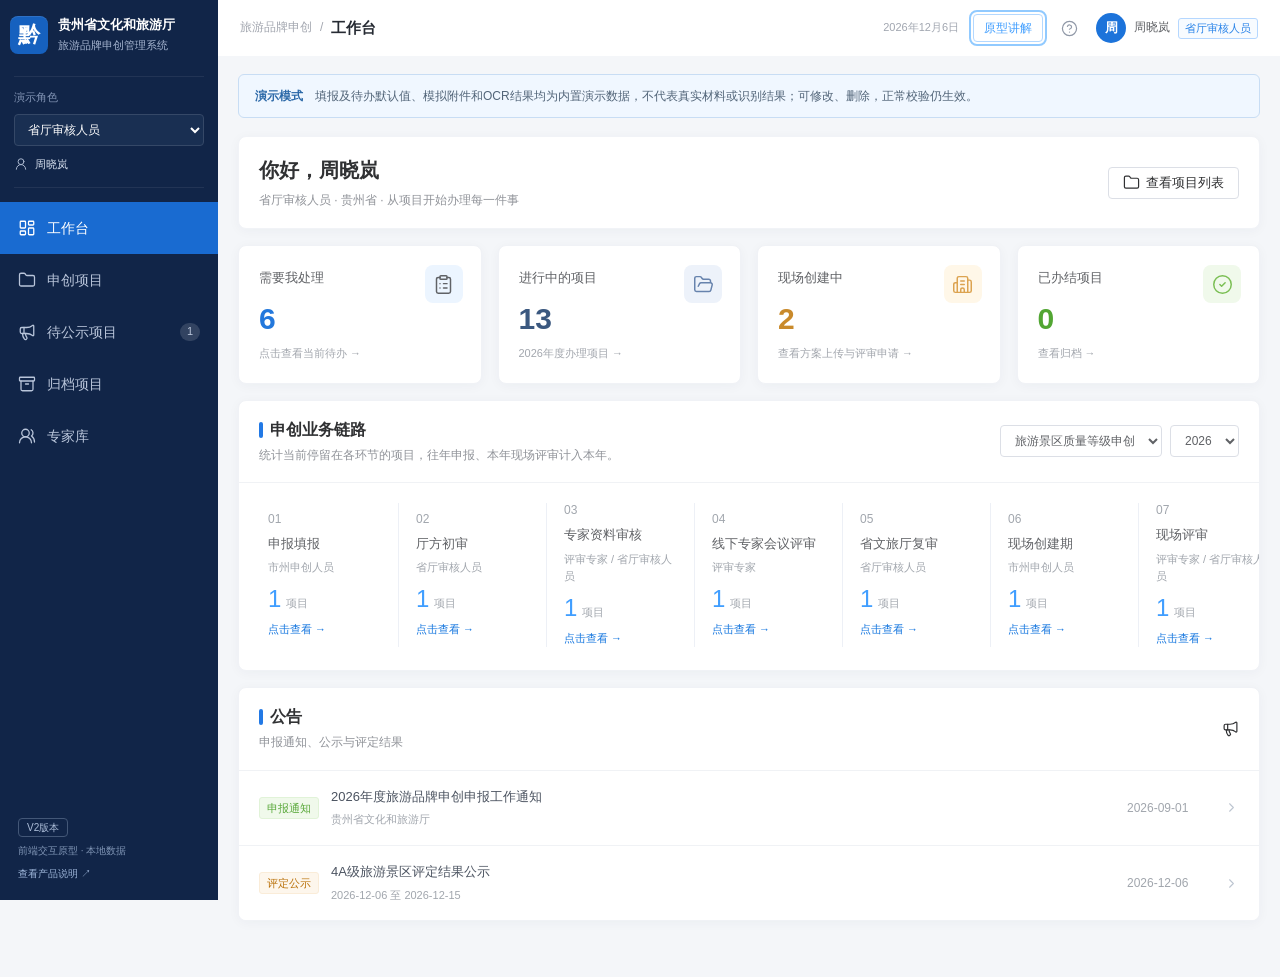
==== index.html @ af4bc09c "Publish current V2 prototype" ====
<!doctype html>
<html lang="zh-CN">
<head>
  <meta charset="UTF-8">
  <meta name="viewport" content="width=device-width,initial-scale=1">
  <title>旅游品牌申创 · V2版本</title>
  <link rel="stylesheet" href="styles.css">
  <link rel="stylesheet" href="guide.css">
  <link rel="stylesheet" href="admin-theme.css">
  <link rel="stylesheet" href="demo.css">
  <link rel="stylesheet" href="resources.css">
  <link rel="stylesheet" href="review-layout.css">
  <link rel="stylesheet" href="registration.css">
  <link rel="stylesheet" href="validation.css">
</head>
<body>
  <a class="skip" href="#main">跳到正文</a>
  <aside class="sidebar">
    <a class="brand" href="#home"><span class="brand-logo">黔</span><span><strong>贵州省文化和旅游厅</strong><small>旅游品牌申创管理系统</small></span></a>
    <div class="identity"><label for="role">演示角色</label><select id="role"><option value="hall">省厅审核人员</option><option value="city">市州申创人员</option><option value="expert">评审专家</option><option value="admin">系统管理员</option></select><div id="identity"></div></div>
    <nav id="nav" aria-label="主导航"></nav>
    <div class="sidebar-end"><span class="version">V2版本</span><p>前端交互原型 · 本地数据</p><a href="docs/PRD.html" target="_blank" rel="noopener">查看产品说明 ↗</a></div>
  </aside>
  <div class="workspace"><header class="topbar"><div id="breadcrumb">工作台</div><div class="topbar-right"><span id="today"></span><button class="btn small guide-toggle" id="guideToggle" aria-pressed="false" aria-controls="prototypeGuide">原型讲解</button><button class="icon-btn" data-action="help" aria-label="查看版本说明"><i data-lucide="circle-help"></i></button><div class="topbar-user"><span class="avatar" id="avatar">周</span><span id="topbarName">周晓岚</span><span id="topbarRole" class="topbar-role">省厅审核人员</span></div></div></header><main id="main" tabindex="-1"></main></div>
  <div id="overlay" class="overlay" hidden><section class="modal" role="dialog" aria-modal="true" aria-labelledby="modalTitle"><header><div><small id="modalSubtitle"></small><h2 id="modalTitle"></h2></div><button class="icon-btn" data-action="close-modal" aria-label="关闭弹窗"><i data-lucide="x"></i></button></header><div id="modalBody" class="modal-body"></div><footer id="modalFooter"></footer></section></div>
  <div id="assistant" hidden></div><button class="assistant-trigger" id="assistantTrigger" data-action="assistant" hidden><i data-lucide="messages-square"></i><span>智能助手</span></button>
  <div id="toasts" aria-live="polite"></div>
  <aside id="prototypeGuide" class="prototype-guide" aria-label="产品交互节点说明" hidden>
    <header class="guide-header"><div><small>V2 · PRODUCT NOTES</small><h2>原型交互说明</h2></div><button id="guideClose" class="guide-close" aria-label="退出原型讲解">×</button></header>
    <div class="guide-context"><span id="guideContext"></span><p>左侧正常操作，右侧同步说明。OCR已开放演示识别与核对回填；默认值和模拟附件仅供演示。AI检索及智能助手仍置灰。</p></div>
    <div class="guide-tools"><label><input type="checkbox" id="guideMarkers" checked>显示编号</label><a href="docs/PRD.html" target="_blank" rel="noopener">完整 PRD ↗</a></div>
    <div class="guide-scroll" id="guideScroll"><div id="guideDetail" hidden></div><div id="guideCards"></div></div>
    <footer class="guide-footer"><span id="guideCount"></span><button id="guideExit">退出讲解，继续操作</button></footer>
  </aside>
  <div id="guideMarkerLayer" class="guide-marker-layer" aria-hidden="true" hidden></div>
  <script src="vendor/lucide.min.js"></script>
  <script src="data.js"></script><script src="scenic-service-rules.js"></script><script src="summer-rules.js"></script><script src="vendor/qrcode.js"></script><script src="vendor/qrcode_UTF8.js"></script><script src="demo.js"></script><script src="resource-catalog.js"></script><script src="resources.js"></script><script src="workflow-ui.js"></script><script src="validation.js"></script><script src="app.js"></script><script src="interaction-spec.js"></script><script src="guide.js"></script>
</body>
</html>
---- styles.css ----
@charset "UTF-8";
:root{--ink:#223b42;--muted:#728187;--brand:#17665c;--dark:#183e3a;--line:#dfe6e5;--bg:#f4f6f5;--amber:#9c641d;--red:#b74538;--radius:10px}
*{box-sizing:border-box}body{margin:0;background:var(--bg);color:var(--ink);font:14px/1.65 "Microsoft YaHei","PingFang SC",sans-serif}button,input,select,textarea{font:inherit;color:inherit}button,a,label,input,select,textarea{-webkit-tap-highlight-color:transparent}button{cursor:pointer}button:disabled{cursor:not-allowed;opacity:.5}a{color:var(--brand);text-decoration:none}button:focus-visible,a:focus-visible,input:focus-visible,select:focus-visible,textarea:focus-visible{outline:3px solid #a9d4cb;outline-offset:2px}h1,h2,h3,h4,p{margin:0}h1{font-size:27px;font-weight:650;letter-spacing:.5px}h2{font-size:19px;font-weight:650}h3{font-size:16px;font-weight:650}h4{font-size:14px}small{font-size:12px}.muted,.helper{color:var(--muted)}.helper{font-size:12px;margin-top:7px}.icon{width:18px;height:18px;stroke-width:1.7;flex-shrink:0}strong{font-weight:600}[hidden]{display:none!important}.skip{position:absolute;top:-50px}.skip:focus{top:5px;z-index:99;background:white;padding:10px}
.sidebar{position:fixed;inset:0 auto 0 0;width:230px;display:flex;flex-direction:column;background:var(--dark);color:#d1e1dd;z-index:10;padding:30px 20px 20px}.brand{display:flex;gap:12px;align-items:center;color:#fff;margin-bottom:36px}.brand-logo{width:39px;height:43px;background:#e9f2ed;border-radius:5px;color:#1b544b;display:grid;place-items:center;font:26px "STKaiti","KaiTi",serif}.brand strong{display:block;font-size:18px;letter-spacing:1px}.brand small{color:#a8c9c0}.identity{border-top:1px solid #ffffff18;border-bottom:1px solid #ffffff18;padding:20px 0;margin-bottom:20px}.identity>label{display:block;font-size:11px;letter-spacing:2px;margin-bottom:8px;color:#92b4a9}.identity select{background:#ffffff0b;border:1px solid #ffffff30;color:white;width:100%;padding:9px;border-radius:5px}.identity option{color:var(--ink);background:white}.person{display:flex;gap:8px;align-items:center;margin-top:15px;font-size:12px;color:#abcbc0}.person strong{color:#eaf3f0}.expert-switch{margin-top:8px;font-size:12px!important}nav{display:grid;gap:6px}.nav-btn{display:flex;align-items:center;gap:12px;border:0;border-radius:6px;padding:12px 13px;text-align:left;background:transparent;color:inherit}.nav-btn .count{margin-left:auto;font-size:11px;background:#ffffff18;padding:0 7px;border-radius:10px}.nav-btn.active{color:white;background:#ffffff16;box-shadow:inset 3px 0 #a5d8b8}.nav-btn:hover{background:#ffffff0c}.sidebar-end{margin-top:auto;font-size:11px;color:#89b0a3;padding-top:28px}.sidebar-end p{margin:7px 0}.sidebar-end a{color:#b3d6c6}.version{border:1px solid #ffffff40;padding:3px 8px;border-radius:4px;color:#d3eee3;letter-spacing:1px}.workspace{margin-left:230px;min-height:100vh}.topbar{height:75px;padding:0 40px;display:flex;justify-content:space-between;align-items:center;background:#fff;border-bottom:1px solid var(--line)}#breadcrumb{font-size:13px;color:var(--muted);display:flex;gap:10px;align-items:center}#breadcrumb strong{color:var(--ink)}.topbar-right{display:flex;align-items:center;gap:18px;color:var(--muted);font-size:12px}.avatar{width:32px;height:32px;display:grid;place-items:center;border-radius:50%;background:#e3eeea;color:var(--brand);font-weight:600}.icon-btn{background:none;border:0;padding:6px;display:inline-flex;align-items:center;justify-content:center;border-radius:5px}.icon-btn:hover{background:#eef3f1}#main{padding:34px 40px 70px;max-width:1720px;margin:auto;outline:none}.page-head{display:flex;align-items:flex-end;justify-content:space-between;gap:20px;margin-bottom:26px}.eyebrow{font-size:11px;color:var(--brand);letter-spacing:2px;display:block;margin-bottom:7px}.page-head p{color:var(--muted);margin-top:6px;font-size:13px}.actions{display:flex;gap:10px;align-items:center;flex-wrap:wrap}.btn{display:inline-flex;align-items:center;justify-content:center;gap:7px;background:white;border:1px solid #cedbd6;padding:9px 16px;border-radius:6px;white-space:nowrap;font-size:13px;line-height:1.7}.btn:hover{background:#f3f7f5}.btn.primary{color:white;background:var(--brand);border-color:var(--brand)}.btn.primary:hover{background:#11554c}.btn.danger{color:var(--red);border-color:#e7c6c1}.btn.small{padding:5px 10px;font-size:12px}.text-btn{background:none;border:0;padding:4px 0;color:var(--brand);font-size:13px;display:inline-flex;gap:5px;align-items:center}.text-btn.danger{color:var(--red)}.back{margin-bottom:20px;font-size:12px}.panel{background:#fff;border:1px solid var(--line);border-radius:var(--radius);overflow:hidden}.panel-head{display:flex;align-items:center;justify-content:space-between;gap:12px;padding:20px 24px;border-bottom:1px solid var(--line)}.panel-head p{color:var(--muted);font-size:12px;margin-top:3px}.panel-body{padding:24px}.stack{display:grid;gap:20px}.two-col{display:grid;grid-template-columns:minmax(0,1.45fr) minmax(300px,1fr);gap:24px}.stats{display:grid;grid-template-columns:repeat(4,1fr);gap:17px;margin-bottom:24px}.stat{background:white;padding:21px 24px;border:1px solid var(--line);border-radius:8px}.stat strong{font:34px/1.25 Georgia,serif;display:block;margin:9px 0 5px}.stat:first-child{background:#e7f0eb;border-color:#c6d9cf}.stat p,.stat span{font-size:12px;color:var(--muted)}.badge{display:inline-flex;align-items:center;gap:5px;font-size:11px;background:#edf3f1;color:#536e64;padding:3px 9px;border-radius:4px;white-space:nowrap}.badge.amber{background:#fbf0df;color:var(--amber)}.badge.red{background:#fbece8;color:var(--red)}.badge.green{background:#e7f3ed;color:#246a50}.badge.gray{background:#f0f2f3;color:#7f8b90}.alert{border:1px solid #e3d1b3;background:#fff9ed;color:#815d28;padding:14px 18px;border-radius:6px;margin:16px 0;font-size:13px;display:flex;gap:12px;align-items:flex-start}.alert.green{background:#edf7f1;color:#30644c;border-color:#c4dfcd}.alert.gray{background:#f4f6f6;color:#607578;border-color:var(--line)}.alert p{margin-top:3px;font-size:12px}.empty{text-align:center;padding:42px 20px;color:var(--muted);font-size:13px}.empty .icon{width:28px;height:28px;margin-bottom:10px}.table-wrap{overflow-x:auto}table{border-collapse:collapse;width:100%;text-align:left;white-space:nowrap}th{font-size:11px;letter-spacing:.4px;font-weight:500;background:#f7f9f8;color:var(--muted);padding:12px 20px;border-bottom:1px solid var(--line)}td{padding:17px 20px;border-bottom:1px solid #edf0ef;font-size:12px}tr:last-child td{border-bottom:0}td strong{display:block;font-size:13px}td small{display:block;color:var(--muted);margin-top:4px}.project-table tr:hover td{background:#fafcfb}.project-table td:first-child{white-space:normal;min-width:230px}.filters{padding:18px 22px;display:flex;gap:12px;align-items:center;flex-wrap:wrap;border-bottom:1px solid var(--line)}.search{position:relative;display:flex;align-items:center;gap:8px;min-width:250px;flex:1;border:1px solid #d6dfdc;border-radius:6px;padding:0 10px}.search input{border:0;padding:9px 0;width:100%;outline:none;background:none}.search .icon{color:#91a49d}.filters select{padding:8px 12px;border:1px solid #d6dfdc;border-radius:6px;background:white;font-size:12px}.categories{display:flex;gap:8px;flex-wrap:wrap;margin-bottom:20px}.chip{border:1px solid var(--line);border-radius:5px;background:#fff;padding:7px 14px;font-size:12px}.chip.active{background:#e8f1ec;color:var(--brand);border-color:#a3c6b5}.category-grid{display:grid;grid-template-columns:repeat(3,1fr);gap:20px}.category-card{background:white;border:1px solid var(--line);border-radius:9px;text-align:left;padding:28px;min-height:220px;display:flex;flex-direction:column;gap:12px}.category-card:hover:not(:disabled){border-color:var(--brand);box-shadow:0 4px 18px #163e3512;transform:translateY(-2px)}.category-card .category-icon{background:#edf3ef;color:var(--brand);width:48px;height:48px;display:grid;place-items:center;border-radius:9px;margin-bottom:5px}.category-card strong{font-size:17px}.category-card p{font-size:12px;color:var(--muted)}.category-card>span:last-child{margin-top:auto;font-size:12px;color:var(--brand)}.category-card:disabled{background:#eef1f0;opacity:.6}.pipeline{display:flex;overflow-x:auto;gap:0;scrollbar-width:thin;padding:23px 14px 25px;overscroll-behavior:contain}.pipe-step{flex:1 0 155px;padding:0 18px;border-right:1px solid var(--line);position:relative}.pipe-step:last-child{border-right:0}.pipe-step span{display:block;font:12px Georgia,serif;color:#90a19a;margin-bottom:9px}.pipe-step strong{font-size:13px;display:block}.pipe-step small{display:block;color:var(--muted);margin-top:5px}.pipe-step b{font:24px Georgia,serif;margin-top:9px;display:block;color:var(--brand)}.pipe-step.future{opacity:.4}.pipe-step.current{color:var(--brand)}.pipe-step.current span{color:var(--brand)}.pipe-step.current:after{content:"";height:3px;background:var(--brand);position:absolute;bottom:-25px;left:18px;right:18px}.project-head{background:#fff;border:1px solid var(--line);border-radius:10px;overflow:hidden;margin-bottom:24px}.project-title{padding:25px 28px;display:flex;justify-content:space-between;align-items:center;gap:20px}.project-title h1{font-size:23px}.project-meta{color:var(--muted);font-size:12px;margin-top:8px;display:flex;gap:15px;flex-wrap:wrap}.project-head .pipeline{border-top:1px solid var(--line);padding-top:17px;padding-bottom:20px}.project-head .pipe-step{flex-basis:145px}.tabs{display:flex;gap:30px;border-bottom:1px solid var(--line);margin-bottom:22px}.tab{padding:10px 0 14px;border:0;border-bottom:2px solid transparent;background:none;color:var(--muted);font-size:14px}.tab.active{color:var(--brand);border-color:var(--brand);font-weight:600}.task-heading{display:flex;justify-content:space-between;align-items:flex-start;margin-bottom:22px;gap:20px}.task-heading h2{font-size:20px}.task-heading p{font-size:13px;color:var(--muted);margin-top:5px}.task-card{background:white;border:1px solid var(--line);border-radius:9px;padding:28px}.task-card+.task-card{margin-top:20px}.task-card .footer{margin-top:24px;display:flex;justify-content:flex-end;gap:10px;border-top:1px solid var(--line);padding-top:22px}.task-card h3+p{margin-top:8px}.material-layout{display:grid;grid-template-columns:minmax(0,1fr) 330px;gap:24px;align-items:start}.sticky{position:sticky;top:20px}.section-nav{display:flex;gap:8px;overflow:auto;margin-bottom:20px}.section-nav .btn.active{background:#e8f1ec;color:var(--brand);border-color:#adcbbd}.form-section{padding:22px 0;border-bottom:1px solid var(--line)}.form-section:first-child{padding-top:0}.form-section:last-child{border-bottom:0}.form-section>h3{margin-bottom:16px}.form-section>p{margin:-8px 0 16px;font-size:12px}.form-grid{display:grid;grid-template-columns:repeat(2,minmax(0,1fr));gap:17px}.field{display:flex;flex-direction:column;gap:7px;min-width:0}.field label,.field>span{font-size:12px;color:#60726b}.field.full{grid-column:1/-1}.field input,.field select,.field textarea,input.input,select.select,textarea.textarea{width:100%;border:1px solid #d5dedb;border-radius:5px;padding:9px 11px;background:#fff;min-width:0;font-size:13px}.field textarea{resize:vertical;min-height:96px}.field input:disabled,.field select:disabled,.field textarea:disabled{opacity:1;color:#60736b;background:#f6f8f7;border-color:#e5ebe8}.choice-grid,.radio-group{display:flex;gap:10px;flex-wrap:wrap;margin-bottom:8px}.choice-grid label,.radio-card{display:flex;gap:7px;align-items:center;border:1px solid #dce5e0;padding:9px 12px;border-radius:5px;cursor:pointer;background:#fff;font-size:12px}.choice-grid label:has(input:checked),.radio-card:has(input:checked){border-color:var(--brand);background:#ecf5ef}.choice-grid input,.radio-card input{width:14px;height:14px;accent-color:var(--brand)}.radio-group{flex-direction:column}.radio-card{font-size:13px}.radio-card span{display:block}.radio-card small{display:block;color:var(--muted);font-size:11px}.form-footer{position:sticky;bottom:0;background:#fffffff7;border:1px solid var(--line);padding:15px 22px;display:flex;justify-content:space-between;gap:10px;border-radius:8px;margin-top:20px;backdrop-filter:blur(10px)}.steps{display:flex;gap:8px;align-items:center;margin-bottom:25px}.step-btn{background:#fff;border:1px solid var(--line);border-radius:5px;padding:9px 15px;font-size:12px;display:flex;gap:8px;align-items:center}.step-btn.active{border-color:var(--brand);color:var(--brand);background:#e8f1ec}.step-btn b{font:16px Georgia,serif}.form-progress{font-size:12px;color:var(--muted)}.attach-group{padding:20px 0;border-bottom:1px solid var(--line)}.attach-group:last-child{border:0}.attach-head{display:flex;justify-content:space-between;align-items:flex-start;gap:18px}.attach-head strong{font-size:13px;display:block}.attach-head small{display:block;color:var(--muted);margin-top:4px}.files{margin-top:12px;display:grid;gap:8px}.file-row{display:flex;align-items:center;gap:12px;padding:11px 12px;border:1px solid #e2e9e5;border-radius:5px;font-size:12px;background:#f8faf9}.file-row .actions{margin-left:auto}.file-row>span{overflow-wrap:anywhere}.file-row small{color:var(--muted);display:block}.file-empty{font-size:12px;color:#94a298;margin-top:9px}.upload-btn{display:inline-flex;gap:6px;align-items:center;border:1px dashed #bed1c7;background:#f7faf8;padding:8px 12px;border-radius:5px;font-size:12px;color:var(--brand);cursor:pointer}.upload-btn input[type=file]{display:none}.ocr-bar{background:#edf4ef;padding:17px 20px;border:1px solid #d4e5d9;border-radius:7px;display:flex;align-items:center;justify-content:space-between;gap:20px;margin-bottom:24px}.ocr-bar strong{font-size:14px}.ocr-bar p{font-size:12px;color:#6b8377;margin-top:3px}.summary-grid{display:grid;grid-template-columns:repeat(3,1fr);gap:14px;margin:20px 0}.summary-item{padding:20px;border:1px solid var(--line);border-radius:7px;background:#f9fbfa}.summary-item span{font-size:12px;color:var(--muted)}.summary-item strong{display:block;font:28px Georgia,serif;margin-top:7px}.score-toolbar{display:flex;gap:20px;align-items:center;justify-content:space-between;padding:18px 22px;background:white;border:1px solid var(--line);border-radius:8px;margin-bottom:20px;position:sticky;top:0;z-index:3}.score-total{font:28px Georgia,serif;color:var(--brand)}.score-total small{font:12px "Microsoft YaHei",sans-serif;color:var(--muted)}.score-layout{display:grid;grid-template-columns:210px minmax(0,1fr);gap:20px}.score-nav{align-self:start;position:sticky;top:96px;display:grid;gap:8px}.score-nav button{padding:12px 14px;text-align:left;border:1px solid var(--line);background:white;border-radius:6px;font-size:12px}.score-nav button.active{border-color:var(--brand);color:var(--brand);background:#eaf3ed}.score-nav small{color:var(--muted);display:block;font-size:11px;margin-top:3px}.question{padding:24px;background:white;border:1px solid var(--line);border-radius:9px;margin-bottom:16px}.question-head{display:flex;justify-content:space-between;gap:20px;align-items:flex-start;margin-bottom:14px}.question-head small{display:block;font-size:11px;color:var(--muted);margin-bottom:4px}.question-head h3{font-size:15px}.question>p{font-size:12px;color:#64766d;margin:12px 0}.question .options{display:grid;gap:8px}.option{display:flex;align-items:flex-start;gap:10px;border:1px solid #e0e7e3;padding:10px 13px;border-radius:5px;font-size:12px;cursor:pointer}.option input{accent-color:var(--brand);margin-top:4px}.option:has(input:checked){background:#edf6f0;border-color:#89b59e}.option b{font-weight:500;margin-left:auto;color:var(--brand);white-space:nowrap;min-width:34px;text-align:right}.question-actions{display:flex;gap:14px;margin-top:14px;padding-top:13px;border-top:1px dashed var(--line)}.question-actions button{font-size:12px}.question .score-note{margin-top:15px;display:grid;grid-template-columns:1fr 1fr;gap:12px}.question .score-note textarea{min-height:55px;resize:vertical}.required-item{display:flex;gap:20px;justify-content:space-between;padding:16px 0;border-bottom:1px solid var(--line)}.required-item>p{font-size:13px;flex:1}.required-item .choice-grid{flex-shrink:0;margin:0}.history-item{border-bottom:1px solid var(--line);padding:17px 0}.history-item summary{cursor:pointer;display:flex;justify-content:space-between;gap:20px;font-size:13px}.history-item summary small{font-size:11px;color:var(--muted)}.history-content{margin:15px 0 0 16px;padding-left:20px;border-left:2px solid #d5e4db;font-size:13px}.history-content>p{margin-bottom:9px}.history-content .internal{background:#fff7e9;border:1px solid #edd6b1;padding:10px;margin-top:10px;font-size:12px}.announcement{display:flex;gap:16px;align-items:center;border:0;border-bottom:1px solid var(--line);padding:19px 24px;background:white;width:100%;text-align:left;cursor:pointer}.announcement:hover{background:#fafcfb}.announcement:last-child{border-bottom:0}.announcement>div{flex:1;min-width:0}.announcement strong{font-size:13px;display:block}.announcement small{color:var(--muted);margin-top:4px;display:block}.announcement .notice-date{flex:0 0 76px;font:13px Georgia,serif;color:var(--muted)}.notice-paper{max-width:760px;margin:auto;padding:12px 30px 24px;color:#24393a}.notice-paper h2{text-align:center;font:25px/1.6 "STSong","SimSun",serif;margin:10px 0 28px}.notice-paper p{margin:18px 0;line-height:2.2}.notice-paper .sign{text-align:right;margin-top:40px}.check-line{display:flex;gap:9px;align-items:center;font-size:13px;margin:10px 0}.check-line input{accent-color:var(--brand)}.overlay{position:fixed;inset:0;background:#122f2e66;z-index:30;display:flex;align-items:center;justify-content:center;padding:25px;backdrop-filter:blur(3px)}.modal{background:white;border-radius:12px;width:min(710px,95vw);max-height:90vh;display:flex;flex-direction:column;box-shadow:0 20px 80px #0e30243b}.modal.wide{width:min(1150px,95vw)}.modal>header{display:flex;justify-content:space-between;align-items:center;padding:21px 26px;border-bottom:1px solid var(--line);flex-shrink:0}.modal>header small{color:var(--muted);font-size:11px}.modal>header h2{margin-top:2px}.modal-body{padding:25px 27px;overflow-y:auto;min-height:0}.modal>footer{display:flex;justify-content:flex-end;gap:10px;padding:16px 26px;border-top:1px solid var(--line);flex-shrink:0}.modal>footer:empty{display:none}.modal iframe{border:1px solid var(--line);width:100%;height:57vh}.preview-image{display:block;max-width:100%;max-height:55vh;margin:auto}.evidence-hit{border:1px solid var(--line);border-radius:6px;padding:16px;margin-top:12px}.evidence-hit small{color:var(--brand);display:block;margin-bottom:6px}.evidence-hit p{font-size:13px;white-space:pre-wrap}.assignment-tools{display:flex;gap:10px;margin-bottom:20px;align-items:center;flex-wrap:wrap}.assignment-tools input,.assignment-tools select{padding:8px 10px;border:1px solid var(--line);border-radius:5px;width:150px}.expert-candidate{display:flex;gap:12px;padding:13px 0;border-bottom:1px solid var(--line);align-items:center}.expert-candidate>div{flex:1}.expert-candidate strong{font-size:13px}.expert-candidate small{display:block;color:var(--muted);font-size:11px}.expert-candidate input{accent-color:var(--brand)}.expert-candidate.unavailable{opacity:.5}.mobile-sign canvas{border:1px solid var(--line);width:100%;height:220px;touch-action:none;background:#fff}.signature-preview{height:80px;max-width:250px;object-fit:contain;border:1px solid var(--line);margin-top:10px}.assistant-trigger{position:fixed;bottom:24px;right:28px;display:flex;gap:9px;align-items:center;background:var(--dark);color:white;border:0;border-radius:28px;padding:14px 21px;box-shadow:0 5px 20px #183e3a22;font-size:13px;z-index:20}#assistant{position:fixed;bottom:88px;right:28px;width:370px;max-height:65vh;overflow:auto;background:white;border:1px solid var(--line);border-radius:12px;box-shadow:0 8px 40px #163e3526;z-index:20}#assistant>header{padding:18px 20px;display:flex;align-items:center;justify-content:space-between;background:#edf4ef;border-bottom:1px solid var(--line)}#assistant .body{padding:20px}#assistant .categories{margin:0;padding:12px 16px;border-bottom:1px solid var(--line)}#assistant textarea{width:100%;padding:10px;border:1px solid var(--line);border-radius:5px;resize:vertical;margin:12px 0}#assistant .answer{font-size:13px;background:#f4f7f5;padding:14px;border-radius:6px;white-space:pre-wrap}#toasts{position:fixed;top:90px;right:30px;z-index:60;display:grid;gap:10px}.toast{background:#183e3a;color:white;padding:13px 22px;border-radius:8px;font-size:13px;box-shadow:0 5px 20px #0002;max-width:400px}.upload-description{width:100%;margin-top:8px;padding:7px;border:1px solid var(--line);border-radius:5px}.metric-list{display:flex;gap:35px;margin:17px 0;color:var(--muted);font-size:12px}.metric-list strong{display:block;color:var(--ink);font-size:16px}.summer-score-head{display:flex;gap:20px;justify-content:space-between;align-items:center;margin-bottom:10px}.summer-score-head input{width:80px}.summer-subitems{display:grid;gap:8px}.summer-subitems>div{display:flex;gap:15px;align-items:center;font-size:12px}.summer-subitems input{width:90px;margin-left:auto}.summer-condition{display:flex;gap:15px;padding:12px 0;border-bottom:1px solid var(--line);font-size:12px}.summer-condition select{width:120px;flex-shrink:0}.summer-condition p{flex:1}.summer-evaluation-card{margin:20px 0;padding:18px;border:1px solid var(--line);border-radius:6px}.summer-threshold{font-size:12px;padding:15px;background:#edf5ef;border-radius:5px;margin-bottom:18px}.summer-threshold strong{display:block}.data-table .input{min-width:80px}.declaration-check{display:flex;align-items:center;gap:10px;font-size:12px;padding:15px 0}.source-box{padding:15px;background:#f5f8f6;margin-top:15px;font-size:12px}.sort-note{padding:10px 22px;border-top:1px solid var(--line);color:var(--muted);font-size:11px}.publicity-actions{display:flex;justify-content:space-between;align-items:center;padding:17px 22px;border-top:1px solid var(--line);background:#fafcfb}
.pipe-step.stopped{background:#fcf0ec;color:#9c3e28;border-color:#ecd1c8}
.phase-deferred,.phase-deferred:disabled{background:#f0f2f3!important;color:#8a9499!important;border-color:#dce1e3!important;box-shadow:none!important;cursor:not-allowed!important;opacity:1!important;filter:grayscale(1)}
.phase-label{font-size:10px;line-height:1.6;white-space:nowrap;font-weight:400;margin-left:5px}
.ocr-bar:has(.phase-deferred){background:#f1f3f4;border-color:#dce1e3;color:#839095}.ocr-bar:has(.phase-deferred) p{color:#839095}
.annual-records{margin-top:24px}.history-item summary strong .badge{font-weight:400;margin-left:7px}.history-item summary small{text-align:right}
@media(min-width:1600px){#main{padding:40px 55px 70px}.topbar{padding:0 55px}.project-table td{padding:20px 24px}.stats{gap:24px}.panel-head{padding:22px 26px}}
@media(max-width:1100px){.sidebar{width:195px;padding:25px 15px}.workspace{margin-left:195px}.topbar{padding:0 24px}#main{padding:28px 24px 70px}.material-layout{grid-template-columns:1fr}.sticky{position:static}.category-grid{grid-template-columns:repeat(2,1fr)}.two-col{grid-template-columns:1fr}.score-layout{grid-template-columns:160px 1fr}.stats{gap:10px}.stat{padding:17px}.steps{flex-wrap:wrap}}
@media(max-width:760px){.sidebar{position:static;width:100%;padding:15px 20px;gap:10px}.brand{margin:0}.identity{display:flex;gap:12px;align-items:center;margin:0;padding:10px 0;border:0}.identity>label,.identity .person{display:none}.identity select{width:auto}.identity .expert-switch{margin:0}.sidebar-end{display:none}nav{display:flex;overflow:auto;gap:3px}nav .nav-btn{padding:8px;white-space:nowrap;font-size:12px}nav .count{display:none}.workspace{margin:0}.topbar{height:55px;padding:0 20px}.topbar-right #today{display:none}#main{padding:25px 16px 90px}.page-head{align-items:flex-start}h1{font-size:23px}.stats{grid-template-columns:repeat(2,1fr)}.stat strong{font-size:28px}.category-grid{grid-template-columns:1fr}.form-grid{grid-template-columns:1fr}.form-grid .full{grid-column:auto}.project-title{padding:20px;align-items:flex-start}.project-title h1{font-size:20px}.score-layout{grid-template-columns:1fr}.score-nav{position:static;display:flex;overflow:auto}.score-nav button{flex-shrink:0;width:160px}.score-toolbar{position:static;flex-wrap:wrap}.panel-body,.task-card{padding:20px}.filters{padding:15px}.question{padding:18px}.question .score-note{grid-template-columns:1fr}.summary-grid{grid-template-columns:1fr}.required-item{flex-direction:column;gap:10px}.overlay{padding:10px}.modal{max-height:95vh}.modal-body{padding:20px}.modal>header,.modal>footer{padding:15px 20px}.assistant-trigger{right:15px;bottom:15px}#assistant{right:15px;width:calc(100vw - 30px)}.notice-paper{padding:0 5px}.notice-paper h2{font-size:20px}.announcement .notice-date{display:none}.file-row{flex-wrap:wrap}.file-row .actions{margin-left:0}.btn{padding:8px 12px}.project-meta{gap:8px}.steps{gap:5px}.step-btn{padding:8px}.form-footer{padding:12px}.tabs{gap:25px}.filters .search{min-width:100%}}
---- guide.css ----
@charset "UTF-8";
:root{--guide-width:390px}
.guide-toggle{border-color:#a1bdb3;color:#175c50;background:#f3f8f5;white-space:nowrap}
.guide-toggle[aria-pressed=true]{background:#183e3a;color:white;border-color:#183e3a}
.prototype-guide{position:fixed;right:0;top:0;bottom:0;width:var(--guide-width);z-index:150;background:#f0f2ef;border-left:1px solid #cdd7d1;display:flex;flex-direction:column;box-shadow:-5px 0 22px #163c3510;color:#233e3b}
.guide-header{display:flex;align-items:center;justify-content:space-between;padding:23px 25px 20px;background:#183e3a;color:#fff;flex-shrink:0}
.guide-header small{color:#b1cabb;font-size:10px;letter-spacing:2px}.guide-header h2{font-size:21px;margin-top:3px;letter-spacing:1px}
.guide-close{border:1px solid #ffffff48;border-radius:50%;color:white;background:transparent;width:32px;height:32px;font-size:23px;line-height:1}
.guide-context{padding:17px 24px 12px;border-bottom:1px solid #dbe1da;background:white}.guide-context>span{font-weight:600;font-size:13px}.guide-context p{font-size:12px;color:#6b7d75;margin-top:7px;line-height:1.65}
.guide-tools{display:flex;justify-content:space-between;align-items:center;font-size:12px;padding:11px 24px}.guide-tools label{display:flex;align-items:center;gap:6px;cursor:pointer}.guide-tools input{accent-color:#17665c}
.guide-scroll{overflow:auto;flex:1;padding:0 16px 20px;scroll-behavior:smooth}.guide-card{background:#fff;border:1px solid #dce3dc;border-radius:8px;padding:16px 17px;margin-bottom:10px;transition:border-color .12s,box-shadow .12s;scroll-margin:12px}
.guide-card.is-active{border-color:#b3872e;box-shadow:inset 3px 0 #d9a42e}.guide-card-title{display:flex;align-items:flex-start;gap:10px}.guide-number{display:inline-grid;place-items:center;flex-shrink:0;background:#e9b733;color:#3b321a;width:25px;height:25px;border-radius:50%;font:600 13px/1 Georgia,serif}
.guide-card h3{font-size:15px;line-height:1.55}.guide-code{font-size:10px;color:#7d8a82;letter-spacing:.6px}.guide-status{font-size:10px;padding:1px 5px;border:1px solid #e5c789;color:#8b671e;border-radius:3px;margin-left:5px;white-space:nowrap}.guide-card p{margin-top:10px;font-size:12px;line-height:1.8}.guide-card dl{margin:10px 0 0;font-size:12px;line-height:1.75}.guide-card dt{color:#7e8a82;font-size:11px;margin-top:8px}.guide-card dd{margin:0}.guide-card details{margin-top:10px;font-size:12px}.guide-card summary{cursor:pointer;color:#667b6b}.guide-locate{margin-top:12px;display:block;border:0;background:#eef4ef;color:#28604c;border-radius:4px;padding:5px 11px;font-size:12px}.guide-footer{border-top:1px solid #d6ded7;background:white;padding:12px 20px;display:flex;justify-content:space-between;align-items:center;font-size:11px;color:#78867a;flex-shrink:0}.guide-footer button{background:none;border:0;color:#17665c;font-size:12px}.guide-detail-card{border-color:#74a38b;background:#f7fbf7}.guide-detail-card ul{font-size:12px;padding-left:18px;margin:10px 0}.guide-detail-card li+li{margin-top:5px}.guide-section{font-size:11px;letter-spacing:1px;color:#788679;padding:10px 4px}.guide-marker-layer{position:fixed;inset:0 var(--guide-width) 0 0;pointer-events:none;z-index:140;overflow:hidden}.guide-marker{position:absolute;min-width:21px;height:21px;padding:0 4px;display:grid;place-items:center;border-radius:50%;background:#e4b330;color:#342c1b;border:2px solid #fff;box-shadow:0 1px 4px #5f4c3430;font:600 10px/1 Georgia,serif;transform:translate(-35%,-40%)}.guide-marker.active{background:#c17b24;color:white}.guide-outline{position:absolute;border:2px solid #c79225;background:#f4c3480a;border-radius:5px;box-shadow:0 0 0 3px #f8c54225}
.guide-mode .workspace{margin-right:var(--guide-width)}.guide-mode .topbar{padding-left:24px;padding-right:24px}.guide-mode .topbar-right{gap:12px}.guide-mode #main{padding-left:24px;padding-right:24px}.guide-mode .overlay{right:var(--guide-width);padding:20px}.guide-mode .assistant-trigger{right:calc(var(--guide-width) + 24px)}.guide-mode #assistant{right:calc(var(--guide-width) + 24px);max-width:calc(100vw - var(--guide-width) - 50px)}.guide-mode #toasts{right:calc(var(--guide-width) + 24px)}.guide-mode .material-layout{grid-template-columns:minmax(0,1fr)}.guide-mode .material-layout>.sticky{position:static}.guide-mode .stats{grid-template-columns:repeat(2,1fr)}.guide-mode .topbar #today{display:none}.guide-mode .score-layout{grid-template-columns:170px minmax(0,1fr)}.guide-mode .page-head{align-items:flex-start}.guide-mode .project-title{flex-wrap:wrap}.guide-mode .form-grid{grid-template-columns:repeat(2,minmax(0,1fr))}
@media(min-width:1700px){:root{--guide-width:430px}.guide-mode .material-layout{grid-template-columns:minmax(0,1fr) 320px}.guide-mode .stats{grid-template-columns:repeat(4,1fr)}}
@media(max-width:1150px) and (min-width:761px){:root{--guide-width:350px}.guide-mode .sidebar{width:190px;padding-left:14px;padding-right:14px}.guide-mode .brand strong{font-size:15px}.guide-mode .workspace{margin-left:190px}.guide-mode #main{padding:24px 16px 70px}.guide-mode .score-layout{grid-template-columns:minmax(0,1fr)}.guide-mode .score-nav{display:flex;position:static;overflow:auto}.guide-mode .score-nav button{flex-shrink:0;width:140px}.guide-mode .score-toolbar{position:static;flex-wrap:wrap}.guide-mode .form-grid{grid-template-columns:1fr}.guide-mode .category-grid{grid-template-columns:1fr}.guide-mode .page-head{flex-wrap:wrap}}
@media(max-width:760px){:root{--guide-width:0px}.prototype-guide{top:auto;height:44vh;width:100%;border-left:0;border-top:2px solid #183e3a}.guide-header{padding:10px 16px}.guide-header h2{font-size:16px}.guide-header small,.guide-context p{display:none}.guide-context{padding:7px 16px}.guide-tools{padding:7px 16px}.guide-scroll{padding:0 10px 12px}.guide-card{padding:12px}.guide-mode .workspace{margin-right:0;padding-bottom:44vh}.guide-mode .overlay{bottom:44vh;right:0;padding:8px}.guide-mode .modal{max-height:54vh}.guide-mode .guide-marker-layer{bottom:44vh;right:0}.guide-mode .assistant-trigger{right:16px;bottom:calc(44vh + 12px)}.guide-mode #assistant{bottom:calc(44vh + 60px);max-height:45vh}.guide-mode .score-layout{grid-template-columns:1fr}.guide-mode .form-grid{grid-template-columns:1fr}}
@media(prefers-reduced-motion:reduce){.guide-scroll{scroll-behavior:auto}.guide-card{transition:none}}
@media print{.prototype-guide,.guide-marker-layer,.guide-toggle{display:none!important}.guide-mode .workspace{margin-right:0}}
:root .guide-card.is-deferred{background:#f0f2f3;border-color:#dce1e3;color:#849097;box-shadow:none}.guide-card.is-deferred h3,.guide-card.is-deferred p,.guide-card.is-deferred dd,.guide-card.is-deferred dt,.guide-card.is-deferred .guide-code,.guide-card.is-deferred .guide-locate{color:#849097}.guide-card.is-deferred .guide-number,.guide-card.is-deferred .guide-status{background:#e0e5e7;color:#78868d}.guide-card.is-deferred .guide-locate{border-color:#d1d9dc;background:#f6f7f8}
---- admin-theme.css ----
@charset "UTF-8";
/* V2 · 政务管理界面。保留原业务结构，仅统一视觉与布局密度。 */
:root {
  --ink:#303133;
  --muted:#909399;
  --brand:#1677df;
  --dark:#112548;
  --line:#ebeef5;
  --bg:#f4f6f9;
  --amber:#b76a09;
  --red:#d94848;
  --radius:8px;
  --sidebar-width:218px;
  --surface-shadow:0 2px 12px rgb(30 49 78 / 4%);
}
body {font-family:"Microsoft YaHei","PingFang SC",sans-serif;line-height:1.6;color:var(--ink)}
h1 {font-size:20px;letter-spacing:0;font-weight:600}
h2 {font-size:16px;letter-spacing:0;font-weight:600}
h3 {font-size:14px;font-weight:600}
strong {font-weight:600}
a {color:var(--brand)}
button,a,input,select,textarea {transition:background-color .15s,border-color .15s,color .15s}
button:focus-visible,a:focus-visible,input:focus-visible,select:focus-visible,textarea:focus-visible {outline:2px solid #91caff;outline-offset:2px}
button:disabled {opacity:.5}
input[type="radio"],input[type="checkbox"] {accent-color:#409eff}
.icon {stroke-width:1.7;width:17px;height:17px}

/* 框架：深蓝全高导航、白色顶栏、浅灰工作区。 */
.sidebar {width:var(--sidebar-width);padding:14px 0 18px;background:var(--dark);color:#aebbd1}
.brand {padding:0 10px;gap:10px;margin:0 0 20px;min-height:42px}
.brand-logo {width:38px;height:38px;flex:0 0 38px;border-radius:8px;background:#1661bf;color:#fff;font:600 22px/1 "Microsoft YaHei",sans-serif;box-shadow:inset 0 1px 0 #ffffff1a}
.brand strong {font-size:13px;letter-spacing:0;white-space:nowrap;font-weight:600}
.brand small {font-size:11px;color:#a6b5d0;display:block;margin-top:1px}
.identity {margin:0 14px 14px;padding:12px 0 14px;border-color:#ffffff12}
.identity>label {font-size:11px;letter-spacing:0;color:#8395b5;margin-bottom:7px}
.identity select {height:32px;padding:4px 9px;background:#192f52;border-color:#354867;border-radius:4px;font-size:12px}
.identity select:focus-visible {outline-color:#409eff}
.person {margin-top:10px;color:#aab8cf;font-size:11px;gap:7px}
.person strong {color:#d6dfed;font-weight:400}
.person .icon {width:14px;height:14px}
.sidebar nav {gap:0}
.nav-btn {border-radius:0;min-height:52px;padding:14px 18px;gap:11px;font-size:14px;color:#b9c5da}
.nav-btn .icon {width:18px;height:18px}
.nav-btn:hover {background:#1b355a;color:#fff}
.nav-btn.active,.nav-btn.active:hover {background:#196bd1;box-shadow:none;color:#fff}
.nav-btn .count {background:#ffffff24;border-radius:10px;font-size:11px}
.sidebar-end {padding:25px 18px 0;color:#7f94b4;font-size:10px}
.sidebar-end a {color:#9eb6d9}
.version {color:#adbed9;border-color:#435777;font-size:10px;letter-spacing:0}
.workspace {margin-left:var(--sidebar-width);background:var(--bg);min-width:0}
.topbar {height:56px;padding:0 22px;border-bottom:0;gap:16px}
#breadcrumb {font-size:12px;gap:8px;color:#a2a6af;min-width:0;white-space:nowrap}
#breadcrumb strong {font-size:15px;color:#262b33;font-weight:600}
.topbar-right {gap:14px;font-size:12px;flex-shrink:0}
.topbar-right #today {font-size:11px;color:#a1a6b0}
.topbar-user {display:flex;align-items:center;gap:8px;color:#606266;white-space:nowrap}
.avatar {width:30px;height:30px;background:#1c73da;color:#fff;font-size:13px}
.topbar-role {border:1px solid #b5d7ff;border-radius:3px;padding:0 6px;font-size:11px;line-height:19px;color:#2983e8;background:#f7fbff}
.topbar .icon-btn {color:#9098a7;padding:4px}
.icon-btn:hover {background:#f0f5fc;color:var(--brand)}
#main {padding:18px 20px 56px;max-width:none;margin:0}
.page-head {background:#fff;border:1px solid #f1f3f7;border-radius:8px;box-shadow:var(--surface-shadow);padding:17px 20px;margin-bottom:16px;align-items:center;min-height:76px}
.page-head .eyebrow {display:none}
.page-head p {font-size:12px;color:#909399;margin-top:5px;line-height:1.65}
.eyebrow {font-size:11px;letter-spacing:0;color:#909399;margin-bottom:6px}
.actions {gap:8px}
.btn {border-color:#dcdfe6;border-radius:4px;padding:6px 14px;font-size:13px;min-height:32px;line-height:1.4;gap:6px;box-shadow:none}
.btn:hover {background:#ecf5ff;border-color:#b3d8ff;color:#409eff}
.btn.primary {background:#409eff;border-color:#409eff;color:white}
.btn.primary:hover:not(:disabled) {background:#2589ed;border-color:#2589ed;color:white}
.btn.danger {border-color:#f7c5c5;color:#e45151}
.btn.small {font-size:12px;padding:5px 10px;min-height:28px}
.text-btn {font-size:12px;color:#409eff;gap:5px}
.back {font-size:12px;margin-bottom:12px}
.panel,.task-card,.project-head,.question {border-color:#f0f2f6;border-radius:8px;box-shadow:var(--surface-shadow)}
.panel-head {padding:17px 20px;border-bottom:1px solid #f0f2f5;align-items:center}
.panel-head h2,.task-heading h2,.task-card>h2 {position:relative;padding-left:11px;line-height:1.5}
.panel-head h2::before,.task-heading h2::before,.task-card>h2::before {content:"";position:absolute;left:0;top:4px;width:4px;height:16px;background:#2279e5;border-radius:2px}
.panel-head p {font-size:12px;margin-top:4px}
.panel-body {padding:20px}
.stack {gap:16px}
.two-col {gap:16px}
.task-card {padding:20px}
.task-card+.task-card {margin-top:16px}
.task-heading {gap:14px;margin-bottom:18px;align-items:flex-start}
.task-heading h2 {font-size:16px}
.task-heading p {font-size:12px;line-height:1.7}
.task-card .footer {margin-top:20px;padding-top:18px;border-color:#ebeef5;gap:8px}
.task-card>.footer .primary:only-child {min-width:150px}

/* 工作台：统一白色统计卡片，数值与业务内容分层。 */
.stats {gap:16px;margin-bottom:16px}
.stat {position:relative;background:#fff;border:1px solid #f0f2f6;border-radius:8px;padding:20px;box-shadow:var(--surface-shadow);overflow:hidden}
.stat:first-child {background:#fff;border-color:#f0f2f6}
.stat>span {color:#606266;font-size:13px}
.stat strong {font:600 30px/1.3 "Microsoft YaHei",sans-serif;font-variant-numeric:tabular-nums;color:#2378dc;margin:10px 0 7px}
.stat:nth-child(2) strong {color:#3b587f}
.stat:nth-child(3) strong {color:#c98a2b}
.stat:nth-child(4) strong {color:#52a633}
.stat p {font-size:11px;color:#a2a6ad}
.stat-icon {position:absolute;right:18px;top:19px;width:38px;height:38px;border-radius:8px;display:grid;place-items:center;background:#ecf5ff;color:#409eff}
.stat-icon .icon {width:21px;height:21px}
.stat:nth-child(2) .stat-icon {background:#edf2fa;color:#6783ad}
.stat:nth-child(3) .stat-icon {background:#fff7e8;color:#dca350}
.stat:nth-child(4) .stat-icon {background:#f0f9eb;color:#7bbf54}
.announcement {padding:16px 20px;gap:12px;border-color:#f0f2f5}
.announcement:hover {background:#f7faff}
.announcement strong {font-size:13px;color:#4b5360;font-weight:500}
.announcement small {font-size:11px;color:#a1a6ad;margin-top:4px}
.announcement .notice-date {font:12px "Microsoft YaHei",sans-serif;color:#a1a6ad;flex-basis:85px}
.announcement>.icon {width:15px;height:15px;color:#bec6d1}

/* 列表：分类标签、集中筛选、细分隔线与交替行。 */
.categories {gap:0;background:#fff;padding:0 18px;margin:0;border:1px solid #f0f2f6;border-bottom:0;border-radius:8px 8px 0 0;overflow-x:auto;flex-wrap:nowrap}
.chip {border:0;border-bottom:2px solid transparent;border-radius:0;background:transparent;padding:14px 13px;font-size:12px;color:#606266;white-space:nowrap;line-height:1.6}
.chip.active {background:transparent;color:#2788ef;border-color:#2788ef;font-weight:600}
.chip:not(:disabled):hover {background:#f7faff;color:#409eff}
.chip:disabled {opacity:1;color:#b7bbc3}
.categories+.panel {border-top-left-radius:0;border-top-right-radius:0}
.filters {padding:16px 20px;gap:12px;border-color:#f0f2f5}
.search {border-color:#dcdfe6;border-radius:4px;min-width:220px;max-width:440px;padding:0 10px;flex:1}
.search:focus-within {border-color:#409eff}
.search input {padding:6px 0;min-height:31px;font-size:12px}
.search .icon {color:#aeb6c2;width:15px;height:15px}
.filters select,.panel-head select {border:1px solid #dcdfe6;background:white;border-radius:4px;padding:6px 10px;min-height:32px;font-size:12px;color:#606266;max-width:100%}
#rowCount {font-size:12px;margin-left:auto;color:#909399}
.table-wrap {padding:0 20px 4px;min-width:0}
th {background:#fff;color:#909399;font-size:12px;font-weight:600;letter-spacing:0;padding:13px 12px;border-bottom:1px solid #ebeef5}
td {font-size:12px;padding:14px 12px;color:#606266;border-bottom:1px solid #ebeef5}
td strong {font-size:13px;font-weight:500}
td small {font-size:11px;color:#a1a6ad;margin-top:4px}
tbody tr:nth-child(even) {background:#fafafa}
.project-table tr:hover td {background:#f0f7ff}
.project-table td:first-child {min-width:220px;max-width:350px}
.project-table td:first-child strong {color:#298cf3;font-weight:600}
.project-table td:first-child small {font-size:10px}
.project-table td .btn {padding:3px 0;border:0;background:transparent;color:#409eff;font-size:12px;box-shadow:none}
.project-table td .btn:hover {color:#1677df;background:transparent;text-decoration:underline}
.project-table td .btn .icon {display:none}
.badge {padding:1px 7px;border-radius:3px;font-size:11px;line-height:1.65;color:#409eff;background:#ecf5ff;border:1px solid #d9ecff;font-weight:400}
.badge.amber {background:#fdf6ec;border-color:#faecd8;color:#ba720b}
.badge.red {background:#fef0f0;border-color:#fde2e2;color:#e05c5c}
.badge.green {background:#f0f9eb;border-color:#e1f3d8;color:#59a83a}
.badge.gray {background:#f4f4f5;border-color:#e9e9eb;color:#909399}
.sort-note {background:white;padding:12px 20px;border-color:#ebeef5;color:#a1a6ad;font-size:11px}
.publicity-actions {background:#fafcff;border-color:#ebeef5;padding:14px 20px}

/* 详情：项目概况、流程及材料/办理面板共享同一信息层次。 */
.project-head {margin-bottom:16px}
.project-title {padding:18px 20px;gap:14px;align-items:center}
.project-title h1 {font-size:20px}
.project-meta {font-size:12px;color:#909399;gap:14px;margin-top:7px}
.pipeline {padding:20px 12px 23px;scrollbar-width:thin;scrollbar-color:#cdd6e4 transparent;gap:0;align-items:stretch}
.pipe-step {flex-basis:148px;padding:0 17px;border-color:#edf0f6}
.pipe-step span {font:12px "Microsoft YaHei",sans-serif;color:#a1a6ad;margin-bottom:8px}
.pipe-step strong {font-size:13px;color:#606266;font-weight:500;line-height:1.6}
.pipe-step small {font-size:11px;color:#a1a6ad;margin-top:5px;line-height:1.6}
.pipe-step b {font:500 24px "Microsoft YaHei",sans-serif;color:#409eff;margin-top:8px}
.pipe-step.done strong {color:#56a833}
.pipe-step.done span {color:#85b96a}
.pipe-step.current {background:#f3f8ff;border-radius:4px}
.pipe-step.current strong,.pipe-step.current span {color:#2788ee;font-weight:600}
.pipe-step.current:after {height:2px;background:#409eff;bottom:-20px}
.pipe-step.future {opacity:.5}
.project-head .pipeline {padding:16px 10px 22px;border-color:#f0f2f6}
.project-head .pipe-step {flex-basis:145px}
.tabs {gap:26px;margin-bottom:16px;background:white;padding:0 20px;border:1px solid #f0f2f6;border-radius:6px;box-shadow:var(--surface-shadow)}
.tab {padding:13px 0 12px;font-size:13px;color:#606266}
.tab.active {color:#409eff;border-color:#409eff}
.material-layout {grid-template-columns:minmax(0,1fr) 345px;gap:16px}
.material-layout>.task-card {min-width:0}
.sticky {top:16px}
.alert {background:#fdf6ec;border-color:#faecd8;color:#a56b1c;padding:12px 14px;border-radius:4px;font-size:12px;margin:16px 0}
.alert.gray {background:#f4f6f9;border-color:#ebeef5;color:#788391}
.alert.green {background:#f0f9eb;border-color:#e1f3d8;color:#659650}
.alert p {font-size:12px}
.alert .icon {width:16px;height:16px;margin-top:1px}
.metric-list {gap:30px}
.metric-list strong {font-size:15px;color:#454c58}
.empty {padding:40px 20px;color:#a5abb5;font-size:12px}
.empty .icon {width:36px;height:36px;color:#c5cdd8;stroke-width:1.25}

/* 报告书与附件保持原始内容；只调整控件和只读呈现。 */
.form-grid {gap:18px 20px}
.field {min-width:0}
.field>span {color:#606266;font-size:13px}
.field input,.field select,.field textarea,input.input,select.select,textarea.textarea {border-color:#dcdfe6;border-radius:4px;padding:7px 10px;font-size:13px;line-height:1.5}
.field input:focus,.field select:focus,.field textarea:focus {outline:none;border-color:#409eff;box-shadow:0 0 0 2px #409eff0d}
.field input:disabled,.field select:disabled,.field textarea:disabled {background:#f7f8fa;color:#606266;border-color:#e4e7ed;cursor:default;-webkit-text-fill-color:#606266}
.field input::placeholder,.field textarea::placeholder {color:#b4b8c0}
.choice-grid label,.radio-card {border-color:#dcdfe6;border-radius:4px;padding:8px 11px;background:#fff;color:#606266}
.choice-grid label:has(input:checked),.radio-card:has(input:checked) {border-color:#a0cfff;background:#ecf5ff;color:#2589ed}
.choice-grid label:has(input:disabled),.radio-card:has(input:disabled) {cursor:default}
.form-footer {padding:13px 18px;border-color:#ebeef5;border-radius:6px;box-shadow:0 -3px 12px #24395a06;backdrop-filter:none;background:#fff}
.steps {gap:8px;margin-bottom:18px;flex-wrap:wrap}
.step-btn {border-color:#e4e7ed;border-radius:4px;padding:8px 12px}
.step-btn b {font:500 13px "Microsoft YaHei",sans-serif}
.step-btn.active {border-color:#b3d8ff;color:#409eff;background:#ecf5ff}
.section-nav .btn.active {border-color:#b3d8ff;color:#409eff;background:#ecf5ff}
.attach-group {padding:18px 0;border-color:#ebeef5}
.attach-head strong {color:#454b56;font-size:13px}
.file-row {background:#f6f7fa;border-color:#f0f2f6;padding:9px 12px;border-radius:4px;gap:10px}
.file-row .icon {color:#7e899b;width:16px;height:16px}
.file-empty {color:#b4b9c2}
.upload-btn {border-color:#b3d8ff;background:#f8fbff;border-radius:4px;color:#409eff;padding:7px 11px}
.upload-btn:hover {background:#ecf5ff;border-color:#409eff}
.data-table td,.data-table th {border:1px solid #ebeef5;padding:9px 11px;white-space:normal}
.data-table th {background:#f5f7fa;color:#747b86}
.data-table {white-space:normal}
.source-box {background:#f5f7fa;color:#909399;border-radius:4px}
.summary-item {background:#f8faff;border-color:#ebeef5;border-radius:6px;padding:16px}
.summary-item strong {font:500 25px "Microsoft YaHei",sans-serif;color:#409eff}
.category-grid {gap:16px}
.category-card {border-color:#e4e7ed;border-radius:8px;padding:23px;min-height:205px;box-shadow:var(--surface-shadow)}
.category-card:hover:not(:disabled) {border-color:#8ec5ff;box-shadow:0 4px 14px #2275da0d;transform:none}
.category-card .category-icon {background:#ecf5ff;color:#409eff;border-radius:8px;width:44px;height:44px}
.category-card strong {font-size:16px}
.category-card:disabled {background:#f5f7fa;border-color:#ebeef5}

/* 专家评分：蓝色选中态与明确的扣分、证据区域。 */
.score-toolbar {padding:14px 18px;border-color:#ebeef5;border-radius:6px;box-shadow:var(--surface-shadow);margin-bottom:16px}
.score-total {font:600 26px "Microsoft YaHei",sans-serif;color:#409eff}
.score-layout {gap:16px;grid-template-columns:195px minmax(0,1fr)}
.score-nav {gap:6px;top:90px}
.score-nav button {padding:11px 13px;border-color:#e4e7ed;border-radius:4px;color:#606266}
.score-nav button.active {background:#ecf5ff;border-color:#b3d8ff;color:#409eff;box-shadow:inset 3px 0 #409eff}
.question {padding:20px;margin-bottom:16px}
.question-head {gap:12px;margin-bottom:12px}
.question-head h3 {font-size:14px}
.question>p {color:#909399;line-height:1.8}
.option {border-color:#e4e7ed;padding:10px 12px;border-radius:4px;color:#606266;gap:8px;line-height:1.75}
.option:hover {border-color:#b3d8ff;background:#fafcff}
.option:has(input:checked) {background:#ecf5ff;border-color:#8bc2ff;color:#267bd8}
.option b {color:#409eff;font-weight:500}
.question .score-note {gap:12px;margin-top:14px;padding:14px;background:#fafbfc;border-radius:4px}
.question .score-note .field>span {font-size:12px}
.question-actions {border-color:#ebeef5;gap:12px;flex-wrap:wrap}
.required-item {gap:16px;border-color:#ebeef5;padding:14px 0}
.summer-threshold {background:#ecf5ff;color:#4782b8;border-radius:4px}
.summer-evaluation-card {border-color:#e4e7ed;background:#fafbfc}

/* 流转记录：竖向时间线，当前意见与往次结果分开。 */
.records-card>.history-item {position:relative;border:0;margin-left:5px;padding:0 0 24px 24px;border-left:1px solid #dce5f2}
.records-card>.history-item::before {content:"";position:absolute;left:-5px;top:5px;width:9px;height:9px;background:#409eff;border-radius:50%;box-shadow:0 0 0 3px white}
.records-card>.history-item:last-of-type {border-left-color:transparent}
.records-card>.history-item>summary {align-items:flex-start;flex-wrap:wrap;gap:5px 16px;line-height:1.8;list-style:none}
.records-card>.history-item>summary::-webkit-details-marker {display:none}
.records-card>.history-item>summary>strong {font-size:13px;color:#4a5260}
.records-card>.history-item>summary>small {font-size:11px;color:#a1a6ad}
.records-card>.history-item>summary::after {content:"展开";font-size:11px;color:#409eff;margin-left:auto}
.records-card>.history-item[open]>summary::after {content:"收起"}
.history-content {border-color:#dce8f9;color:#606266;font-size:12px;margin-top:12px;margin-left:0;padding-left:14px}
.history-content .internal {background:#fff8ee;border-color:#f4dfbc;color:#a0773e;border-radius:4px}
.history-item {border-color:#ebeef5}

/* 弹窗与通用状态。 */
.overlay {background:#0b1d3859;backdrop-filter:none}
.modal {border-radius:8px;box-shadow:0 10px 45px #12284d26}
.modal>header {padding:17px 20px;border-color:#ebeef5;align-items:center}
.modal>header h2 {font-size:17px;margin-top:3px}
.modal>header small {font-size:11px;color:#909399}
.modal-body {padding:20px 22px}
.modal>footer {padding:13px 20px;border-color:#ebeef5;background:#fff;border-radius:0 0 8px 8px}
.expert-candidate {border-color:#ebeef5;padding:12px 0}
.assignment-tools {gap:8px}
.assignment-tools input,.assignment-tools select {border-color:#dcdfe6;border-radius:4px;font-size:12px;padding:6px 9px}
.notice-paper {color:#303133}
.toast {background:#fff;color:#409eff;border:1px solid #d9ecff;border-radius:5px;padding:11px 18px;box-shadow:0 4px 16px #1e3c6014}
#toasts {top:72px}
.assistant-trigger {border-radius:6px;font-size:12px;padding:10px 14px;box-shadow:var(--surface-shadow)}
.phase-deferred,.phase-deferred:disabled {background:#f4f4f5!important;color:#a2a6ae!important;border-color:#e4e7ed!important;box-shadow:none!important}
.phase-deferred:hover {background:#f4f4f5!important;color:#a2a6ae!important}
.phase-label {font-size:10px}
.ocr-bar:has(.phase-deferred) {padding:14px 16px;border-radius:4px;background:#f5f7fa;border-color:#e4e7ed}
.ocr-bar:has(.phase-deferred) p {color:#a1a6ad}

/* 讲解面板同一蓝灰体系，延后能力仍明确禁用。 */
.guide-toggle {background:#fff;color:#409eff;border-color:#b3d8ff;font-size:12px}
.guide-toggle[aria-pressed=true] {background:#ecf5ff;border-color:#b3d8ff;color:#409eff}
.prototype-guide {background:#f4f6f9;border-color:#e4e7ed;color:#454d5a;box-shadow:-3px 0 14px #12305006}
.guide-header {height:76px;padding:16px 22px;background:#112548}
.guide-header h2 {font-size:18px;letter-spacing:0;margin-top:2px}
.guide-header small {font-size:9px;color:#8ea9d1;letter-spacing:1px}
.guide-close {width:28px;height:28px;font-size:20px;border-color:#ffffff30;border-radius:4px;color:#b9c9df}
.guide-context {padding:15px 20px 13px;border-color:#ebeef5}
.guide-context>span {font-size:12px;color:#606b7d}
.guide-context p {color:#a1a6ad;font-size:11px;line-height:1.75}
.guide-tools {padding:10px 20px;font-size:11px;color:#909399}
.guide-tools input {accent-color:#409eff}
.guide-scroll {padding:0 14px 18px}
.guide-card {border-color:#ebeef5;border-radius:6px;padding:15px;margin-bottom:10px;box-shadow:0 1px 5px #203c6003}
.guide-card.is-active {border-color:#a0cfff;box-shadow:inset 3px 0 #409eff}
.guide-card-title {gap:9px}
.guide-card h3 {font-size:13px;line-height:1.7;color:#454f60}
.guide-code {color:#a1a9b5;letter-spacing:0;font-size:10px}
.guide-number {background:#ecf5ff;color:#409eff;border:1px solid #d9ecff;font:500 11px/1 "Microsoft YaHei",sans-serif;width:23px;height:23px;border-radius:5px}
.guide-status {border-color:#faecd8;background:#fdf6ec;color:#b87d25}
.guide-card p,.guide-card dl {font-size:11px;line-height:1.8;color:#788292}
.guide-card dt {color:#a1a6ad;font-size:10px}
.guide-card summary {font-size:11px;color:#7b8b9f}
.guide-locate {background:#ecf5ff;color:#409eff;border-radius:4px;font-size:11px;padding:5px 10px}
.guide-footer {border-color:#ebeef5;color:#a1a6ad;padding:12px 16px}
.guide-footer button {color:#409eff;font-size:11px}
.guide-detail-card {border-color:#b3d8ff;background:#f8fbff}
.guide-section {color:#909399;font-size:11px;letter-spacing:0}
.guide-marker {background:#409eff;color:#fff;border-color:white;font:500 10px/1 "Microsoft YaHei",sans-serif;box-shadow:0 1px 5px #1677df26}
.guide-marker.active {background:#186bd2}
.guide-outline {border-color:#409eff;background:#409eff05;box-shadow:0 0 0 3px #409eff15}
:root .guide-card.is-deferred {background:#f4f4f5;color:#a1a6ad;border-color:#e4e7ed;box-shadow:none}
.guide-card.is-deferred h3,.guide-card.is-deferred p,.guide-card.is-deferred dd,.guide-card.is-deferred dt,.guide-card.is-deferred .guide-code,.guide-card.is-deferred .guide-locate {color:#a1a6ad}
.guide-card.is-deferred .guide-status,.guide-card.is-deferred .guide-number {background:#e9ebef;color:#a1a6ad;border-color:#dfe2e8}
.guide-card.is-deferred .guide-locate {background:#edeff2;color:#a1a6ad}
.guide-mode .topbar {padding:0 20px}
.guide-mode #main {padding:18px 18px 56px}
.guide-mode .topbar-right {gap:10px}
.guide-mode .topbar-role {display:none}
.guide-mode .stats {grid-template-columns:repeat(4,minmax(0,1fr));gap:12px}
.guide-mode .stat {padding:16px}
.guide-mode .stat-icon {width:29px;height:29px;right:13px;top:15px}
.guide-mode .stat-icon .icon {width:17px;height:17px}
.guide-mode .stat>span {font-size:12px}
.guide-mode .stat strong {font-size:27px}
.guide-mode .material-layout {grid-template-columns:minmax(0,1fr)}
.guide-mode .score-layout {grid-template-columns:160px minmax(0,1fr)}

@media(min-width:1600px) {
  #main {padding:20px 22px 60px}
  .topbar {padding:0 24px}
  .project-table td {padding:15px 12px}
  .stats {gap:16px}
  .panel-head {padding:17px 20px}
}
@media(min-width:1700px) {
  .guide-mode .material-layout {grid-template-columns:minmax(0,1fr) 320px}
  .guide-mode .stats {grid-template-columns:repeat(4,minmax(0,1fr))}
}
@media(max-width:1250px) and (min-width:761px) {
  .material-layout {grid-template-columns:1fr}
  .material-layout>.sticky {position:static}
  .topbar-right #today {display:none}
  .guide-mode .stats {grid-template-columns:repeat(2,minmax(0,1fr))}
  .guide-mode .topbar-user #topbarName {display:none}
  .guide-mode .topbar-role {display:none}
  .guide-mode .score-layout {grid-template-columns:minmax(0,1fr)}
  .guide-mode .score-nav {position:static;display:flex;overflow:auto}
  .guide-mode .score-nav button {width:150px;flex-shrink:0}
  .guide-mode .score-toolbar {position:static;flex-wrap:wrap}
  .guide-mode .page-head {flex-wrap:wrap}
  .guide-mode .form-grid {grid-template-columns:1fr}
}
@media(max-width:1100px) and (min-width:761px) {
  :root {--sidebar-width:195px}
  .brand {padding:0 10px;gap:7px}
  .brand-logo {width:32px;height:34px;flex-basis:32px;font-size:20px}
  .brand strong {font-size:12px}
  .brand small {font-size:10px}
  .sidebar {padding:14px 0 18px}
  .nav-btn {padding-left:16px}
  .guide-mode .sidebar {width:var(--sidebar-width);padding-left:0;padding-right:0}
  .guide-mode .brand strong {font-size:12px}
  .guide-mode .workspace {margin-left:var(--sidebar-width)}
  .guide-mode #main {padding:16px 14px 56px}
  .topbar-role {display:none}
}
@media(max-width:760px) {
  .sidebar {position:static;width:100%;padding:12px 0 0;gap:0}
  .brand {padding:0 16px;margin-bottom:10px}
  .brand strong {font-size:14px}
  .identity {margin:0 16px;padding:4px 0 10px;flex-wrap:wrap}
  .identity select {height:30px}
  .sidebar nav {padding:0 8px;gap:0}
  .nav-btn {min-height:42px;padding:10px 12px;border-radius:4px 4px 0 0}
  .workspace {margin:0}
  .topbar,.guide-mode .topbar {height:52px;padding:0 14px;gap:8px}
  #breadcrumb>span {display:none}
  #breadcrumb {font-size:0;gap:0}
  #breadcrumb strong {font-size:14px}
  .topbar-right {gap:8px}
  .topbar-role,#topbarName {display:none}
  .avatar {width:26px;height:26px;font-size:11px}
  #main,.guide-mode #main {padding:14px 12px 60px}
  .page-head {padding:15px;gap:12px;flex-wrap:wrap;align-items:flex-start;min-height:0}
  h1 {font-size:18px}
  .stats,.guide-mode .stats {grid-template-columns:repeat(2,minmax(0,1fr));gap:10px}
  .stat,.guide-mode .stat {padding:14px}
  .stat-icon {display:none}
  .panel-head {padding:15px;flex-wrap:wrap;gap:12px}
  .panel-body,.task-card {padding:16px}
  .categories {padding:0 6px}
  .chip {padding:12px 10px}
  .table-wrap {padding:0 10px}
  .filters {padding:14px;gap:10px}
  .search {max-width:none;min-width:100%}
  td,th {padding:11px 10px}
  .project-title {padding:16px}
  .project-title h1 {font-size:18px}
  .tabs {gap:22px;padding:0 15px}
  .tab {font-size:12px}
  .material-layout,.score-layout,.guide-mode .score-layout {grid-template-columns:1fr}
  .form-grid,.guide-mode .form-grid {grid-template-columns:1fr}
  .task-heading {flex-wrap:wrap}
  .question {padding:16px}
  .question .score-note {grid-template-columns:1fr;padding:10px}
  .score-toolbar {position:static;flex-wrap:wrap;padding:12px}
  .required-item {flex-direction:column}
  .metric-list {gap:18px;flex-wrap:wrap}
  .modal-body {padding:16px}
  .modal>header,.modal>footer {padding:14px 16px}
  .guide-header {height:auto;min-height:52px;padding:10px 16px}
  .guide-header h2 {font-size:15px}
  .guide-context {padding:8px 16px}
  .guide-tools {padding:8px 16px}
  .prototype-guide {border-top-color:#1677df}
}
@media(prefers-reduced-motion:reduce) {
  button,a,input,select,textarea {transition:none}
}

/* 办理与过程合一、专家选择及本期规则配置 */
[hidden]{display:none!important}
.stat-link{font:inherit;text-align:left;color:inherit;cursor:pointer;width:100%;appearance:none}
.stat-link:hover{border-color:#86add9;box-shadow:0 3px 12px #1e518b12}
.stat-link:focus-visible{outline:3px solid #80b5ee;outline-offset:2px}
.project-utility{display:flex;gap:10px;flex-wrap:wrap;align-items:center;margin:18px 0}
.project-work-area{margin-bottom:24px}
.records-card{scroll-margin-top:80px}
.selected-panel{padding:14px 16px;border:1px solid #bdd4ec;background:#f3f8fe;border-radius:7px;margin:16px 0}
.selected-experts{display:flex;flex-wrap:wrap;gap:8px;margin-top:10px}
.selected-experts .chip{background:#fff;color:#235e9a;border-color:#abc8e6}
.expert-candidate.selected{border-color:#87b1dc;background:#f4f8fe}
.assignment-tools>div{display:grid;gap:5px}
.assignment-tools label{display:flex;align-items:center;gap:10px}
.assignment-tools input[type=number]{width:84px}
.signature-methods{display:grid;grid-template-columns:1fr 1fr;gap:20px;margin:18px 0}
.signature-methods>section{border:1px solid #dbe4ef;border-radius:8px;padding:18px}
#signatureQr svg{display:block;max-width:240px;width:100%;height:auto;margin:16px auto}
.signature-preview{max-width:300px;max-height:160px;object-fit:contain;background:white;border:1px solid #d5dfec;padding:8px}
.section-nav{display:flex;gap:8px;overflow-x:auto;margin-bottom:18px}
#previousForm input:disabled,#previousForm textarea:disabled,#previousForm select:disabled{color:#30475e;background:#f5f7fa;opacity:1}
.filters label:not(.search){display:grid;gap:6px;font-size:13px}
@media(max-width:760px){.signature-methods{grid-template-columns:1fr}.assignment-tools{flex-wrap:wrap}.project-utility .btn{flex:1;white-space:nowrap}}
.score-dock{position:sticky;top:0;z-index:8;background:#fff;border:1px solid #ebeef5;border-radius:6px;box-shadow:var(--surface-shadow);margin-bottom:20px}
.score-dock .score-toolbar{position:static;margin:0;border:0;box-shadow:none;flex-wrap:wrap}
.score-dock .actions{flex-wrap:wrap}
.score-rule-tabs{display:flex;gap:28px;padding:0 18px;border-top:1px solid #ebeef5;overflow-x:auto}
.score-rule-tabs button{flex-shrink:0;background:transparent;border:0;border-bottom:3px solid transparent;padding:14px 2px 11px;color:#606266;font:inherit;font-size:14px;cursor:pointer}
.score-rule-tabs button[aria-selected=true]{color:#1677df;border-bottom-color:#1677df;font-weight:600}
.score-rule-tabs button:focus-visible{outline:2px solid #80b5ee;outline-offset:-3px}
.score-review .score-nav{top:calc(var(--score-dock-height,140px) + 16px)}
.score-opinion{margin-top:20px}
.previous-remarks .history-item{border-left:3px solid #bfd8f2;padding-left:18px}
.previous-remarks .remark-text{white-space:pre-wrap;overflow-wrap:anywhere;line-height:1.8}
.pipe-step-link{appearance:none;border:0;border-right:1px solid #edf0f6;background:transparent;font:inherit;text-align:left;cursor:pointer;transition:border-color .15s,background-color .15s}
.pipe-step-link:hover{border-color:#409eff;background:#ecf5ff}
.pipe-step-link:focus-visible{outline:2px solid #409eff;outline-offset:-3px}
.pipe-step-link .pipe-step-link-hint{color:#1677df;margin-top:8px}
@media(max-width:760px){.score-rule-tabs{gap:20px;padding:0 12px}.score-rule-tabs button{font-size:13px}.score-dock .actions{gap:8px}}
---- demo.css ----
.demo-notice{display:flex;align-items:flex-start;gap:12px;padding:11px 16px;margin-bottom:18px;border:1px solid #c8ddf4;border-radius:6px;background:#f0f7ff;color:#526579;font-size:12px;line-height:1.7}
.demo-notice strong{flex:none;color:#2c69a8;font-weight:600}
.demo-upload-group{display:inline-flex;align-items:center;gap:7px;flex-wrap:wrap}
.demo-upload{color:#32699c;background:#f3f8fe;border-color:#bcd4ed;font-size:12px}
.demo-upload-group .btn{min-height:32px;padding:6px 10px}
.demo-ocr-table{max-height:430px;overflow:auto;margin-top:16px;border:1px solid #e4e9ef;border-radius:6px}
.demo-ocr-table th{position:sticky;top:0;z-index:1;background:#edf3fa}
.demo-ocr-table td{white-space:normal;vertical-align:top;max-width:300px;min-width:80px;font-size:12px}
.demo-ocr-table td:first-child{min-width:48px;width:48px}
.file-demo-label{margin-left:6px;font-size:11px;color:#a56b18}
@media(max-width:760px){.demo-notice{display:block}.demo-notice strong{display:block}.demo-upload-group{gap:5px}}
---- resources.css ----
.rx-section{margin:24px 0 10px;padding:22px;border:1px solid #d8e5f5;border-radius:8px;background:#fbfdff;color:#303d50}.rx-heading{display:flex;align-items:flex-start;justify-content:space-between;gap:18px;margin-bottom:16px}.rx-heading h3{margin:0 0 7px!important;font-size:17px}.rx-section p,.rx-dialog p{line-height:1.75}.rx-note{font-size:12px;color:#738197;margin:7px 0}.rx-banner{background:#edf5ff;color:#30669e;padding:12px 16px;border-radius:5px;font-size:13px;line-height:1.8;margin:12px 0}.rx-warning{background:#fff6e6;color:#975b06}.rx-actions{display:flex;gap:9px;align-items:center;flex-wrap:wrap;margin:14px 0}.rx-coordinates{max-height:300px;overflow:auto;border:1px solid #e5ebf3;border-radius:5px}.rx-coordinate{display:grid;grid-template-columns:75px 1fr 1fr 68px;gap:12px;align-items:center;padding:10px 14px;border-bottom:1px solid #edf1f6}.rx-coordinate:last-child{border:0}.rx-coordinate label{display:flex;gap:8px;align-items:center;font-size:13px}.rx-coordinate input{width:100%;min-width:0;padding:9px;border:1px solid #dce4ef;border-radius:4px;background:white}.rx-coordinate input[readonly]{background:#f1f4f8;color:#59677a}.rx-error{grid-column:2/-1;color:#c73434;font-size:12px}.rx-status{font-size:13px;line-height:1.8}.rx-table-scroll{max-height:320px;overflow:auto;border:1px solid #e4eaf2;border-radius:5px;background:white}.rx-table{width:100%;border-collapse:collapse;font-size:13px;table-layout:fixed}.rx-table th{position:sticky;top:0;z-index:1;background:#edf3fb;text-align:left;padding:12px!important;white-space:normal!important}.rx-table td{padding:12px!important;border-bottom:1px solid #e9edf4;white-space:normal!important;overflow-wrap:anywhere;vertical-align:top}.rx-table th:nth-child(1){width:14%}.rx-table th:nth-child(2){width:16%}.rx-table th:nth-child(3){width:17%}.rx-table th:nth-child(4){width:23%}.rx-table th:nth-child(5){width:30%}.rx-table small{display:block;color:#748399;margin-top:5px}.rx-table tr[data-rx-row]{cursor:pointer}.rx-table tr[data-rx-row]:hover{background:#f2f7ff}.rx-table tr[aria-selected=true]{background:#e8f2ff;box-shadow:inset 3px 0 #2477dc}.rx-table tr:focus-visible{outline:2px solid #2477dc;outline-offset:-2px}.rx-empty{text-align:center;padding:34px 16px;color:#7a879a}.rx-overlay{position:fixed;inset:0;background:#14233888;z-index:1300;display:flex;align-items:center;justify-content:center;padding:24px}.rx-overlay[hidden]{display:none}.rx-dialog{width:min(1060px,96vw);max-height:92vh;background:white;border-radius:10px;display:flex;flex-direction:column;box-shadow:0 24px 90px #10284640}.rx-dialog>header{display:flex;justify-content:space-between;align-items:flex-start;padding:22px 26px;border-bottom:1px solid #e7ecf3}.rx-dialog h2{font-size:21px;margin:0}.rx-dialog header small{display:block;margin-top:7px;color:#738197}.rx-dialog-body{overflow:auto;padding:20px 26px}.rx-dialog>footer{padding:16px 26px;border-top:1px solid #e7ecf3;display:flex;justify-content:flex-end;gap:10px;flex-wrap:wrap}.rx-dialog .btn:disabled{opacity:.45;cursor:not-allowed}.rx-steps{display:flex;gap:16px;margin:0 0 16px;font-size:13px;color:#98a4b4}.rx-steps .active{color:#176cce;font-weight:600}.rx-map-frame{position:relative;background:#f1f6f7;border:1px solid #cedee5;border-radius:6px;overflow:hidden}.rx-map{width:100%;height:360px;display:block;touch-action:none;cursor:grab}.rx-map:active{cursor:grabbing}.rx-map-tools{position:absolute;right:12px;top:12px;display:flex;gap:6px}.rx-map-tools button{background:white;border:1px solid #cfdce9;padding:6px 10px;border-radius:4px;cursor:pointer}.rx-map-legend{position:absolute;bottom:12px;left:12px;background:#ffffffeb;padding:6px 11px;font-size:11px;color:#597182;pointer-events:none}.rx-categories{display:grid;grid-template-columns:repeat(4,1fr);gap:10px;margin:16px 0}.rx-category{display:flex;align-items:center;gap:9px;padding:12px;border:1px solid #dce5f0;border-radius:5px;font-size:13px;background:white}.rx-category:has(input:checked){border-color:#6ba4e7;background:#edf5ff}.rx-category:has(input:disabled){opacity:.5}.rx-category input{width:16px;height:16px}.rx-category b{margin-left:auto;color:#2477dc}.rx-diff{display:flex;gap:20px;padding:14px;background:#f4f7fb;border-radius:5px;font-size:13px}.rx-diff strong{font-size:20px;color:#256bc1;margin:0 5px}.rx-editor{display:grid;grid-template-columns:1fr 1fr;gap:16px}.rx-editor label{display:flex;flex-direction:column;gap:8px;font-size:13px}.rx-editor input,.rx-editor select,.rx-editor textarea{width:100%;padding:10px;border:1px solid #d6dfeb;border-radius:4px;background:white}.rx-editor .rx-span{grid-column:1/-1}.rx-editor textarea{min-height:90px}.rx-inline-error{color:#bd3636;font-size:13px;line-height:1.8;margin:10px 0}.rx-loading{padding:64px;text-align:center;color:#376b9e}.rx-pill{display:inline-block;padding:3px 8px;background:#edf3fb;color:#376b9e;font-size:11px;border-radius:4px}.rx-version-select{max-width:280px;margin:8px 0;padding:7px;border:1px solid #d6dfeb}.rx-list-intro{margin:0 0 10px;font-size:12px;color:#65778b}@media(max-width:750px){.rx-coordinate{grid-template-columns:55px 1fr 1fr 45px;gap:6px;padding:9px 7px}.rx-coordinate label{display:block}.rx-categories{grid-template-columns:1fr 1fr}.rx-heading{flex-direction:column}.rx-overlay{padding:8px}.rx-dialog-body{padding:16px}.rx-map{height:290px}.rx-table{min-width:720px}.rx-editor{grid-template-columns:1fr}.rx-diff{flex-wrap:wrap;gap:10px}}@media(prefers-reduced-motion:reduce){.rx-section *{scroll-behavior:auto!important}}
.guide-mode .rx-overlay{right:var(--guide-width)}.guide-mode .rx-dialog{max-width:100%}.rx-overlay{z-index:125}.guide-mode .rx-dialog .rx-categories{grid-template-columns:repeat(2,1fr)}@media(max-width:760px){.guide-mode .rx-overlay{right:0;bottom:44vh;padding:6px}.guide-mode .rx-dialog{max-height:54vh}.guide-mode .rx-map{height:230px}}
.rx-overlay#resourceOverlay{z-index:125}
.resource-dialog-open #toasts{z-index:160}
---- review-layout.css ----
@charset "UTF-8";

#main[data-view="project"]{container-type:inline-size;container-name:project-detail}
.project-review-layout{display:grid;grid-template-columns:minmax(0,1fr) minmax(300px,.43fr);gap:20px;align-items:start}
.project-review-layout>*{min-width:0}
.project-materials-panel{container-type:inline-size;container-name:project-material;min-height:620px}
.project-materials-panel>.task-heading{padding-bottom:18px;margin-bottom:0;border-bottom:1px solid var(--line);gap:12px;flex-wrap:wrap}
.project-materials-panel .section-nav{position:sticky;top:0;z-index:4;background:#fff;padding:16px 0 12px;margin-bottom:18px;border-bottom:1px solid var(--line);scrollbar-width:thin}
.project-materials-panel .section-nav button{flex-shrink:0;min-height:36px}
.project-materials-panel input:disabled,.project-materials-panel select:disabled,.project-materials-panel textarea:disabled{color:#405269;background:#f7f9fc;opacity:1;-webkit-text-fill-color:#405269;cursor:default}
.project-materials-panel textarea{resize:vertical}
.project-review-sidebar{position:sticky;top:16px;display:grid;gap:18px;max-height:calc(100dvh - 32px);overflow:auto;scrollbar-gutter:stable;scrollbar-width:thin;overscroll-behavior:contain;padding:0 3px 3px 0}
.project-approval-panel{background:#fff;border:1px solid var(--line);border-radius:var(--radius);box-shadow:var(--surface-shadow);min-width:0}
.project-panel-heading{display:flex;justify-content:space-between;align-items:center;gap:10px;padding:16px 18px;border-bottom:1px solid var(--line);flex-wrap:wrap}
.project-panel-heading h2{font-size:16px}
.project-panel-heading>span{font-size:12px;color:#596d85}
.project-approval-panel .project-work-area{margin:0}
.project-approval-panel .task-card{border:0;box-shadow:none;background:transparent;border-radius:0;margin:0;padding:18px}
.project-review-sidebar .task-heading{flex-wrap:wrap;gap:12px}
.project-review-sidebar .task-heading h2{font-size:16px}
.project-review-sidebar .radio-group{grid-template-columns:minmax(0,1fr);gap:10px}
.project-review-sidebar .radio-card{min-width:0;padding:12px;align-items:flex-start}
.project-review-sidebar .radio-card input{margin-top:4px;flex-shrink:0}
.project-review-sidebar .radio-card span,.project-review-sidebar .alert>div{min-width:0;overflow-wrap:anywhere}
.project-review-sidebar .metric-list,.project-review-sidebar .summary-grid{display:grid;grid-template-columns:minmax(0,1fr);gap:12px}
.project-review-sidebar .metric-list>div{display:flex;justify-content:space-between;flex-wrap:wrap;gap:8px}
.project-review-sidebar .metric-list strong{font-size:14px}
.project-review-sidebar .table-wrap{padding:0;overflow:auto}
.project-review-sidebar table{min-width:520px}
.project-review-sidebar .footer{display:flex;flex-wrap:wrap}
.project-review-sidebar .footer>.btn{flex:1;white-space:normal;min-width:0}
.project-review-sidebar .file-row{flex-wrap:wrap;gap:8px}
.project-review-sidebar .file-row>span{min-width:0;overflow-wrap:anywhere}
.project-review-sidebar .file-row .actions{width:100%;margin-left:0;gap:14px}
.project-review-sidebar .upload-btn,.project-review-sidebar .demo-upload-group{max-width:100%;white-space:normal}
.project-review-sidebar .history-item summary{display:grid;gap:7px;overflow-wrap:anywhere}
.project-review-sidebar .history-item summary small{text-align:left;white-space:normal}
.project-review-sidebar .history-content{overflow-wrap:anywhere}
.project-review-sidebar .history-content>p{white-space:pre-wrap}
.project-review-sidebar .records-card{padding:18px;scroll-margin-top:12px}
.project-review-sidebar .records-card .task-heading p{font-size:12px}
.project-review-sidebar .project-work-area [data-action="materials-modal"]{display:none}
.project-review-sidebar .project-work-area [data-action="go-records"]{white-space:normal}

@container project-material (max-width:620px){
  .project-materials-panel .form-grid{grid-template-columns:minmax(0,1fr)}
  .project-materials-panel .form-grid .full{grid-column:1/-1}
  .project-materials-panel .data-table{display:block;overflow-x:auto}
  .project-materials-panel .attach-head{flex-wrap:wrap;gap:10px}
  .project-materials-panel .file-row{flex-wrap:wrap}
  .project-materials-panel .file-row .actions{margin-left:0}
}
@container project-detail (max-width:680px){
  .project-review-layout{grid-template-columns:minmax(0,1fr)}
  .project-review-sidebar{position:static;max-height:none;overflow:visible;padding:0}
  .project-materials-panel{min-height:0}
}
@media(max-width:760px){
  .project-review-layout{grid-template-columns:minmax(0,1fr);gap:16px}
  .project-review-sidebar{position:static;max-height:none;overflow:visible;padding:0}
  .project-materials-panel{min-height:0}
  .project-review-sidebar .footer>.btn{min-height:44px}
}
@media print{
  .project-review-layout{display:block}
  .project-review-sidebar{position:static;max-height:none;overflow:visible}
  .project-materials-panel .section-nav{position:static}
}
---- registration.css ----
@charset "UTF-8";

.registration-card:disabled{opacity:1;cursor:not-allowed}
.registration-card{min-width:0;gap:12px}
.registration-card-top{display:flex;align-items:center;justify-content:space-between;gap:10px}
.registration-card-top .category-icon{margin:0}
.registration-card.upcoming{background:#fffdf7;border-color:#eadfca}
.registration-card.upcoming .category-icon{color:#b78325;background:#fff4dc}
.registration-card.closed .category-icon,.registration-card.unconfigured .category-icon,.registration-card.development .category-icon{background:#eaedf2;color:#8a95a6}
.registration-card.closed>strong,.registration-card.unconfigured>strong,.registration-card.development>strong{color:#7c8797}
.registration-period{display:grid;grid-template-columns:auto auto 1fr;gap:4px 7px;border-top:1px solid var(--line);padding-top:14px;color:#52637a;font-size:13px;line-height:1.7}
.registration-period>span:first-child{grid-column:1/-1;font-size:11px;color:var(--muted);margin-bottom:3px}
.registration-period time{font-variant-numeric:tabular-nums;white-space:nowrap}
.registration-period .period-divider{color:#9ba5b4}
.registration-countdown{font-size:13px;font-weight:600;color:#409eff}
.registration-card.upcoming .registration-countdown{color:#aa761c}
.registration-card.closed .registration-countdown,.registration-card.unconfigured .registration-countdown,.registration-card.development .registration-countdown{color:#8994a4;font-weight:400}
.registration-card .registration-entry{padding-top:10px;border-top:1px solid var(--line)}
.registration-card:disabled .registration-entry{color:#8994a4}
.registration-settings{display:grid;gap:16px;margin:22px 0}
.registration-setting-row{border:1px solid var(--line);border-radius:7px;padding:16px;background:#fafbfd}
.registration-setting-row>div:first-child{display:flex;align-items:center;gap:8px;flex-wrap:wrap;margin-bottom:13px}
.registration-setting-row h3{font-size:14px}
.annual-periods-list{display:grid;gap:12px;white-space:normal}
.annual-periods-list>div{display:grid;gap:4px}
.annual-periods-list strong{font-size:12px;font-weight:500}
.annual-periods-list span{font-size:12px;color:var(--muted);font-variant-numeric:tabular-nums}
.annual-records{margin-top:20px}
.annual-records td{vertical-align:top}
.annual-periods-table{margin-bottom:16px}
.registration-card:focus-visible{outline:3px solid #409eff;outline-offset:3px}
@media(max-width:760px){.registration-setting-row .form-grid{grid-template-columns:minmax(0,1fr)}.registration-period{grid-template-columns:auto auto 1fr}}
---- validation.css ----
@charset "UTF-8";

.validation-target{outline:2px solid #e65c52!important;outline-offset:5px;border-radius:5px;scroll-margin:calc(var(--score-dock-height,100px) + 30px) 0 70px}
.validation-message{color:#ba332d;background:#fff2f0;border:1px solid #f2c6c2;padding:10px 14px;border-radius:6px;font-size:13px;line-height:1.6;margin:12px 0;white-space:normal}
[data-validation-invalid]{border-color:#e65c52!important}
.validation-target:focus{outline:2px solid #e65c52}
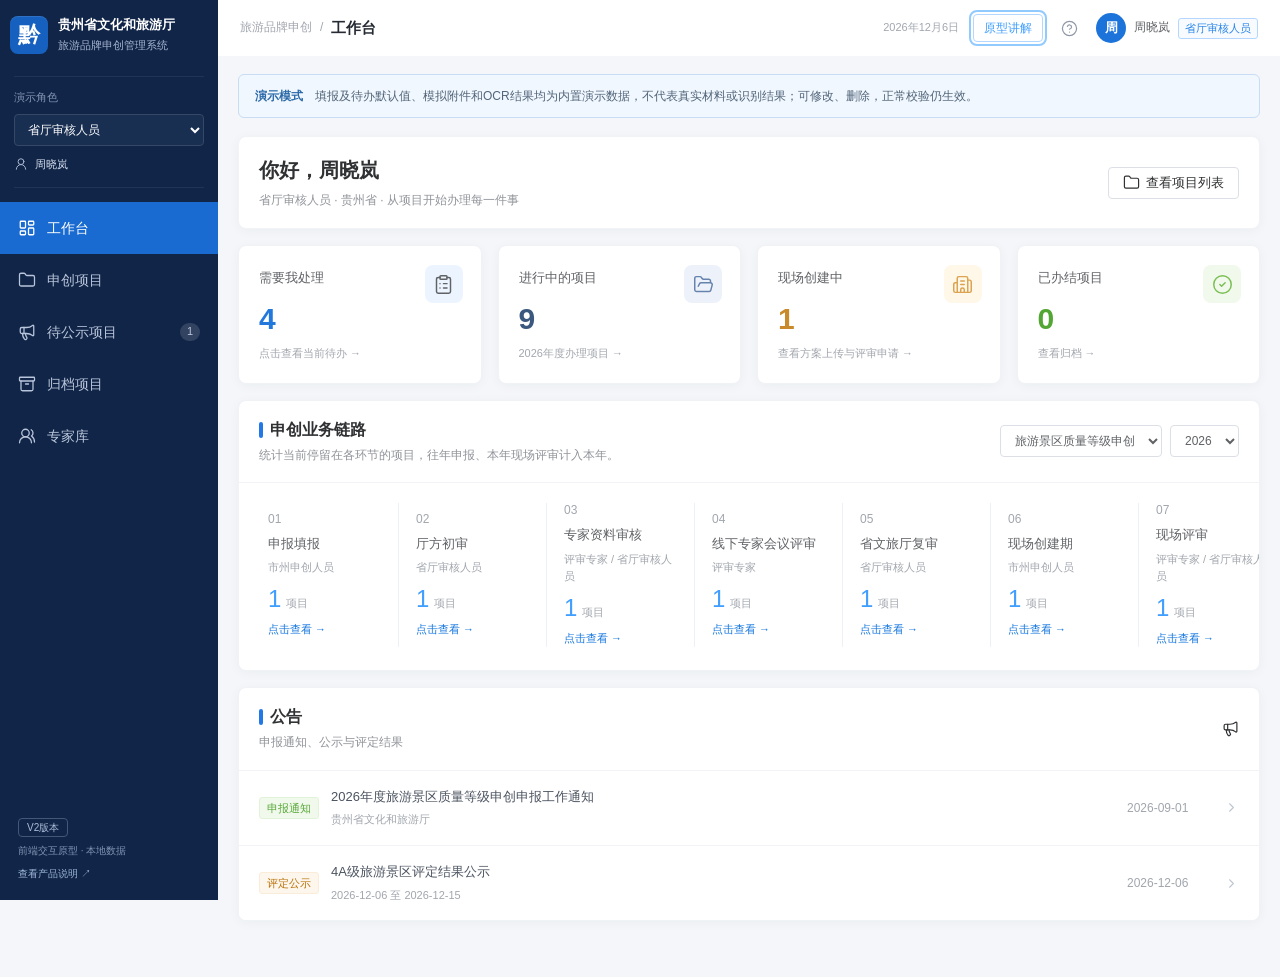
==== commit 3fbd27fd: "Publish current V2 prototype" ====
--- a/index.html
+++ b/index.html
@@ -12,6 +12,9 @@
   <link rel="stylesheet" href="review-layout.css">
   <link rel="stylesheet" href="registration.css">
   <link rel="stylesheet" href="validation.css">
+  <link rel="stylesheet" href="scoring-config.css">
+  <link rel="stylesheet" href="score-mounts.css">
+  <link rel="stylesheet" href="question-tables.css">
 </head>
 <body>
   <a class="skip" href="#main">跳到正文</a>
@@ -34,6 +37,8 @@
   </aside>
   <div id="guideMarkerLayer" class="guide-marker-layer" aria-hidden="true" hidden></div>
   <script src="vendor/lucide.min.js"></script>
-  <script src="data.js"></script><script src="scenic-service-rules.js"></script><script src="summer-rules.js"></script><script src="vendor/qrcode.js"></script><script src="vendor/qrcode_UTF8.js"></script><script src="demo.js"></script><script src="resource-catalog.js"></script><script src="resources.js"></script><script src="workflow-ui.js"></script><script src="validation.js"></script><script src="app.js"></script><script src="interaction-spec.js"></script><script src="guide.js"></script>
+  <script src="score-mounts.js"></script>
+  <script src="question-tables.js"></script>
+  <script src="data.js"></script><script src="scenic-service-rules.js"></script><script src="summer-rules.js"></script><script src="vendor/qrcode.js"></script><script src="vendor/qrcode_UTF8.js"></script><script src="demo.js"></script><script src="resource-catalog.js"></script><script src="resources.js"></script><script src="workflow-ui.js"></script><script src="validation.js"></script><script src="scoring-catalog.js"></script><script src="scoring-config.js"></script><script src="app.js"></script><script src="interaction-spec.js"></script><script src="guide.js"></script>
 </body>
 </html>
--- a/scoring-config.css
+++ b/scoring-config.css
@@ -0,0 +1,3 @@
+.sc-table-grid{display:grid;grid-template-columns:repeat(3,minmax(0,1fr));gap:18px;margin-bottom:22px}.sc-table-card h2{font-size:18px;line-height:1.6;margin:12px 0}.sc-table-card{border-top:3px solid #1677ff}.sc-kicker{color:#3975b4;font-size:11px;letter-spacing:.06em}.sc-category{max-width:360px}.sc-breadcrumb{display:flex;align-items:center;gap:14px;margin-bottom:16px;color:#64748b}.sc-config-layout{display:grid;grid-template-columns:270px minmax(0,1fr);gap:18px;align-items:start}.sc-group-panel{padding:14px}.sc-group-heading{display:flex;justify-content:space-between;align-items:center;margin-bottom:12px}.sc-group-tree{max-height:calc(100vh - 360px);min-height:280px;overflow-y:auto;scrollbar-width:thin}.sc-tree-node{display:block;border:0;border-radius:4px;text-align:left;width:100%;padding:10px 8px 10px calc(8px + var(--depth)*12px);background:white;color:#334155;cursor:pointer;line-height:1.5}.sc-tree-node:hover{background:#f0f6ff}.sc-tree-node.active{background:#e8f2ff;color:#1264c4;box-shadow:inset 3px 0 #1677ff}.sc-tree-node small{display:block;color:#8494a7;font-size:11px;margin-top:3px}.sc-items-panel{min-width:0}.sc-items-panel .panel-head{align-items:flex-start;gap:16px}.sc-items-panel .panel-head .actions{justify-content:flex-end;flex-wrap:wrap}.sc-item-table td:nth-child(2){white-space:normal;min-width:160px}.sc-item-table td:first-child{font-size:12px}.sc-item-table small{white-space:normal}.sc-table-toolbar{display:flex;gap:16px;align-items:flex-end;margin-bottom:20px}.sc-table-toolbar .field{min-width:280px}.sc-table-toolbar .search{max-width:420px}.sc-option-head,.sc-option-row{display:grid;grid-template-columns:minmax(180px,1fr) 80px 80px 150px;gap:10px;align-items:center;margin-bottom:10px}.sc-option-head{font-size:12px;color:#64748b}.sc-option-row textarea{min-height:70px;padding:10px}.sc-option-row input{width:100%;padding:10px}.sc-source{border:1px solid #dce6f0;border-radius:5px;padding:14px;margin:16px 0;color:#536477}.sc-source summary{cursor:pointer;color:#2368b0}.sc-source p{white-space:pre-wrap;line-height:1.8;font-size:12px;margin-top:12px}.sc-special{background:#fffaf0;border:1px solid #f1d9a2;border-radius:5px;padding:14px;margin:14px 0;line-height:1.8}.sc-special p{font-size:12px;margin:8px 0;color:#7d643e}.sc-special label{display:inline-flex;gap:8px;margin-right:16px}.sc-preview-total{position:sticky;top:-24px;background:#edf5ff;padding:14px 18px;z-index:2;font-size:17px;margin:16px 0}.sc-preview-total strong{color:#1164c3}.sc-group-checks{margin-bottom:16px}.sc-group-checks:empty{display:none}.sc-items-panel .btn{padding:5px 9px;font-size:12px}
+.sc-special label.field{display:flex;flex-direction:column;align-items:stretch;margin-top:12px;width:100%}.sc-special textarea{min-height:62px;width:100%}.sc-migration{margin-top:12px}
+@media(max-width:1200px){.sc-table-grid{grid-template-columns:1fr}.sc-config-layout{grid-template-columns:220px minmax(0,1fr)}.sc-option-row,.sc-option-head{grid-template-columns:minmax(140px,1fr) 65px 65px 130px}}@media(max-width:850px){.sc-config-layout{grid-template-columns:1fr}.sc-group-tree{max-height:230px;min-height:0}.sc-table-toolbar{flex-wrap:wrap}.sc-option-row,.sc-option-head{grid-template-columns:1fr 60px 60px}.sc-option-row .actions{grid-column:1/-1}}
--- a/score-mounts.css
+++ b/score-mounts.css
@@ -0,0 +1 @@
+.sm-mounts{display:flex;gap:8px;flex-wrap:wrap;margin:14px 0}.sm-mounts .badge{white-space:normal}.sm-node-options{display:grid;grid-template-columns:repeat(2,minmax(0,1fr));gap:10px;margin:14px 0}.sm-node-options label{display:flex;align-items:center;gap:9px;padding:12px;border:1px solid #dce5ef;border-radius:5px;font-size:13px}.sm-node-options label:has(input:checked){background:#edf5ff;border-color:#8ebdf8;color:#125fb7}.sm-group-tools{padding:12px 0;border-bottom:1px solid #e4eaf1;margin-bottom:10px}.sm-group-tools strong{display:block;margin-bottom:10px;line-height:1.6}.sm-group-tools .actions{display:flex;flex-wrap:wrap;gap:6px}.sm-group-tools .btn{font-size:12px;padding:5px 8px}.sm-methods{display:grid;grid-template-columns:1fr 1fr;gap:14px;margin:20px 0}.sm-method{display:flex;flex-direction:column;align-items:flex-start;text-align:left;border:1px solid #cddbec;border-radius:7px;background:white;color:#263c57;padding:22px;cursor:pointer;gap:9px;font:inherit}.sm-method strong{color:#146ccc;font-size:18px}.sm-method small{line-height:1.8;color:#6c8098}.sm-method:not(:disabled):hover{border-color:#1677ff;background:#f4f9ff}.sm-method:disabled{background:#f5f6f8;color:#999;cursor:not-allowed;opacity:.65}.sm-method-label{display:flex;align-items:center;gap:12px;flex-wrap:wrap}.sm-runtime-tabs{display:flex;gap:8px;overflow-x:auto;padding:14px 0;border-bottom:1px solid #dae4f0;margin-bottom:16px}.sm-runtime-tabs .btn{flex-shrink:0;white-space:normal;max-width:340px;text-align:left}.sm-score-editor .score-dock{padding:14px 18px;background:#fff;box-shadow:0 4px 14px #244b7b12;border:1px solid #dce7f3;z-index:4}.sm-score-editor .question{margin-bottom:16px}.sm-score-editor .sc-config-layout{grid-template-columns:230px minmax(0,1fr)}.sm-score-editor .sc-group-tree{max-height:55vh}.sm-offline-table{border:1px solid #dce7f3;border-radius:6px;padding:16px;margin:14px 0}.sm-offline-table h3{font-size:14px;line-height:1.7}.sm-offline-table .field{margin-top:12px}.sm-node-decision{border-top:3px solid #3b83d4;padding-top:20px;margin-top:24px}.sm-score-status{font-size:12px;color:#698097;margin-top:8px}.sm-photo-note{margin:10px 0}.sm-table-record{margin:18px 0;border:1px solid #dfe7f1;border-radius:6px;padding:16px}.sm-table-record summary{cursor:pointer;font-weight:600}.sm-table-record .question{margin-top:16px}.sm-table-record :disabled{opacity:1;color:#4b6079}.sm-question-source{font-size:12px;color:#6d8096;line-height:1.8}.sm-upload-block{padding:12px 0;border-bottom:1px solid #e5ebf3}.sm-upload-block h3{font-size:14px;margin-bottom:12px}.sm-node-score-note{padding:12px 16px;background:#edf5ff;border-left:3px solid #2584de;font-size:13px;line-height:1.8;margin-bottom:18px}.sm-table-card .footer{flex-wrap:wrap}.sm-mount-label{font-size:12px;color:#6a819c;margin-top:12px}.project-review-sidebar .sm-methods{grid-template-columns:1fr}@container project-detail (max-width:800px){.sm-score-editor .sc-config-layout{grid-template-columns:1fr}.sm-score-editor .sc-group-tree{max-height:230px}}@media(max-width:1000px){.sm-score-editor .sc-config-layout{grid-template-columns:1fr}.sm-methods{grid-template-columns:1fr}.sm-node-options{grid-template-columns:1fr}}
--- a/question-tables.css
+++ b/question-tables.css
@@ -0,0 +1 @@
+.qb-tabs{display:flex;gap:4px;border-bottom:1px solid #d8e3ef;margin:0 0 22px}.qb-tabs button{border:0;border-radius:0;background:none;padding:14px 22px;font:inherit;color:#667d97;cursor:pointer;border-bottom:3px solid transparent}.qb-tabs button.active{color:#1268bf;border-color:#1976d2;font-weight:600}.qb-intro{display:flex;align-items:flex-start;gap:18px;padding:22px 26px;background:#ecf4fc;border:1px solid #d7e6f6;border-radius:7px;margin-bottom:20px}.qb-intro h2{font-size:18px;margin-bottom:8px}.qb-intro p{color:#5c738d;font-size:13px;line-height:1.9}.qb-intro .badge{flex-shrink:0}.qb-filters{display:flex;flex-wrap:wrap;align-items:end;gap:12px;margin-bottom:18px}.qb-filters .field{min-width:160px;margin:0}.qb-filters .search{flex:1;min-width:220px}.qb-question-table td:nth-child(2){white-space:normal;min-width:220px;max-width:440px}.qb-question-table .actions{flex-wrap:wrap}.qb-question-table small{white-space:normal}.qb-question-table td{vertical-align:top}.qb-summary{border:1px solid #dce7f3;border-radius:7px;overflow:hidden;margin:16px 0}.qb-summary h3{padding:17px 20px;background:#edf5ff;color:#205d9b;font-size:16px}.qb-summary dl{display:grid;grid-template-columns:130px minmax(0,1fr);margin:0;font-size:13px;line-height:1.9}.qb-summary dt,.qb-summary dd{padding:11px 18px;border-bottom:1px solid #e7edf4;margin:0;overflow-wrap:anywhere}.qb-summary dt{background:#f8fafc;color:#687d95}.qb-summary dd:last-child,.qb-summary dt:nth-last-child(2){border-bottom:0}.qb-table-settings{background:#f7faff;border:1px solid #dce7f3;padding:18px;margin:16px 0;border-radius:6px}.qb-table-settings h3{font-size:15px;margin-bottom:15px}.qb-table-settings .check-line{margin:12px 0}.qb-source-tag{display:inline-flex;font-size:11px;background:#f2f5f9;border:1px solid #e1e8f0;color:#69809a;padding:3px 7px;border-radius:3px;margin:4px 5px 4px 0}.qb-picked{padding:12px 16px;background:#edf5ff;border:1px solid #d7e6fa;font-size:13px;display:flex;gap:12px;align-items:center;flex-wrap:wrap;margin-bottom:16px}.qb-muted-option{font-size:12px;line-height:1.8;color:#7a8da3}.qb-card-actions{display:flex;gap:8px;flex-wrap:wrap;margin-top:20px}.qb-stat{display:grid;grid-template-columns:repeat(4,minmax(0,1fr));gap:12px;margin:20px 0}.qb-stat div{border:1px solid #dbe6f2;border-radius:6px;padding:18px;background:#fff;font-size:12px;color:#71859c}.qb-stat strong{display:block;font-size:25px;color:#1f4266;margin-bottom:5px}.qb-config-note{background:#fff8e8;border-left:3px solid #d29a34;padding:12px 16px;font-size:12px;line-height:1.9;margin:16px 0;color:#8c692e}.qb-noscore [data-sm-item-total],.qb-noscore .option>b,.qb-noscore .sc-special{display:none}.qb-noscore .option{grid-template-columns:auto 1fr}.qb-bank-editor .sc-source{background:#f7f9fc}.qb-pill{border:1px solid #d6e4f4;background:#f4f9ff;color:#3271af;border-radius:16px;padding:5px 12px;font-size:12px}.qb-summary .actions{padding:15px 18px}.qb-bank-status{display:flex;gap:9px;align-items:center}@media(max-width:800px){.qb-stat{grid-template-columns:1fr 1fr}.qb-summary dl{grid-template-columns:110px minmax(0,1fr)}.qb-intro{flex-direction:column}.qb-tabs button{padding:12px 15px}}
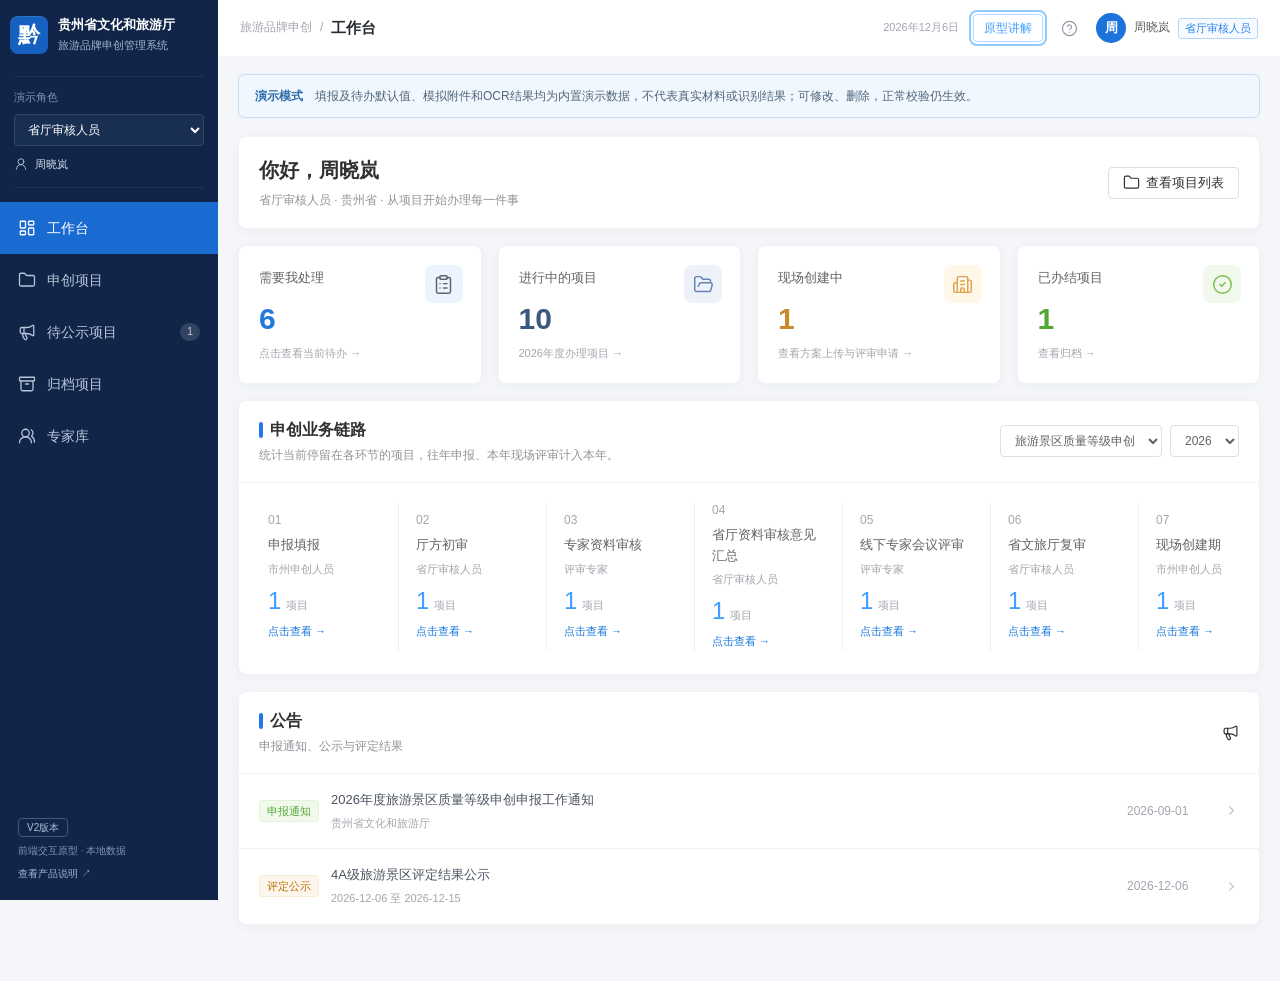
==== commit 85364eed: "Publish V2.13 scoring tables and updated PRD" ====
--- a/index.html
+++ b/index.html
@@ -15,6 +15,7 @@
   <link rel="stylesheet" href="scoring-config.css">
   <link rel="stylesheet" href="score-mounts.css">
   <link rel="stylesheet" href="question-tables.css">
+  <link rel="stylesheet" href="numeric-scoring.css">
 </head>
 <body>
   <a class="skip" href="#main">跳到正文</a>
@@ -39,6 +40,7 @@
   <script src="vendor/lucide.min.js"></script>
   <script src="score-mounts.js"></script>
   <script src="question-tables.js"></script>
+  <script src="numeric-scoring.js"></script>
   <script src="data.js"></script><script src="scenic-service-rules.js"></script><script src="summer-rules.js"></script><script src="vendor/qrcode.js"></script><script src="vendor/qrcode_UTF8.js"></script><script src="demo.js"></script><script src="resource-catalog.js"></script><script src="resources.js"></script><script src="workflow-ui.js"></script><script src="validation.js"></script><script src="scoring-catalog.js"></script><script src="scoring-config.js"></script><script src="app.js"></script><script src="interaction-spec.js"></script><script src="guide.js"></script>
 </body>
 </html>
--- a/question-tables.css
+++ b/question-tables.css
@@ -1 +1,2 @@
 .qb-tabs{display:flex;gap:4px;border-bottom:1px solid #d8e3ef;margin:0 0 22px}.qb-tabs button{border:0;border-radius:0;background:none;padding:14px 22px;font:inherit;color:#667d97;cursor:pointer;border-bottom:3px solid transparent}.qb-tabs button.active{color:#1268bf;border-color:#1976d2;font-weight:600}.qb-intro{display:flex;align-items:flex-start;gap:18px;padding:22px 26px;background:#ecf4fc;border:1px solid #d7e6f6;border-radius:7px;margin-bottom:20px}.qb-intro h2{font-size:18px;margin-bottom:8px}.qb-intro p{color:#5c738d;font-size:13px;line-height:1.9}.qb-intro .badge{flex-shrink:0}.qb-filters{display:flex;flex-wrap:wrap;align-items:end;gap:12px;margin-bottom:18px}.qb-filters .field{min-width:160px;margin:0}.qb-filters .search{flex:1;min-width:220px}.qb-question-table td:nth-child(2){white-space:normal;min-width:220px;max-width:440px}.qb-question-table .actions{flex-wrap:wrap}.qb-question-table small{white-space:normal}.qb-question-table td{vertical-align:top}.qb-summary{border:1px solid #dce7f3;border-radius:7px;overflow:hidden;margin:16px 0}.qb-summary h3{padding:17px 20px;background:#edf5ff;color:#205d9b;font-size:16px}.qb-summary dl{display:grid;grid-template-columns:130px minmax(0,1fr);margin:0;font-size:13px;line-height:1.9}.qb-summary dt,.qb-summary dd{padding:11px 18px;border-bottom:1px solid #e7edf4;margin:0;overflow-wrap:anywhere}.qb-summary dt{background:#f8fafc;color:#687d95}.qb-summary dd:last-child,.qb-summary dt:nth-last-child(2){border-bottom:0}.qb-table-settings{background:#f7faff;border:1px solid #dce7f3;padding:18px;margin:16px 0;border-radius:6px}.qb-table-settings h3{font-size:15px;margin-bottom:15px}.qb-table-settings .check-line{margin:12px 0}.qb-source-tag{display:inline-flex;font-size:11px;background:#f2f5f9;border:1px solid #e1e8f0;color:#69809a;padding:3px 7px;border-radius:3px;margin:4px 5px 4px 0}.qb-picked{padding:12px 16px;background:#edf5ff;border:1px solid #d7e6fa;font-size:13px;display:flex;gap:12px;align-items:center;flex-wrap:wrap;margin-bottom:16px}.qb-muted-option{font-size:12px;line-height:1.8;color:#7a8da3}.qb-card-actions{display:flex;gap:8px;flex-wrap:wrap;margin-top:20px}.qb-stat{display:grid;grid-template-columns:repeat(4,minmax(0,1fr));gap:12px;margin:20px 0}.qb-stat div{border:1px solid #dbe6f2;border-radius:6px;padding:18px;background:#fff;font-size:12px;color:#71859c}.qb-stat strong{display:block;font-size:25px;color:#1f4266;margin-bottom:5px}.qb-config-note{background:#fff8e8;border-left:3px solid #d29a34;padding:12px 16px;font-size:12px;line-height:1.9;margin:16px 0;color:#8c692e}.qb-noscore [data-sm-item-total],.qb-noscore .option>b,.qb-noscore .sc-special{display:none}.qb-noscore .option{grid-template-columns:auto 1fr}.qb-bank-editor .sc-source{background:#f7f9fc}.qb-pill{border:1px solid #d6e4f4;background:#f4f9ff;color:#3271af;border-radius:16px;padding:5px 12px;font-size:12px}.qb-summary .actions{padding:15px 18px}.qb-bank-status{display:flex;gap:9px;align-items:center}@media(max-width:800px){.qb-stat{grid-template-columns:1fr 1fr}.qb-summary dl{grid-template-columns:110px minmax(0,1fr)}.qb-intro{flex-direction:column}.qb-tabs button{padding:12px 15px}}
+.qb-type-picker{border:0;padding:0;margin:22px 0;display:grid;grid-template-columns:1fr 1fr;gap:12px}.qb-type-picker legend{font-size:14px;margin-bottom:10px}.qb-type-picker>label{display:flex;gap:12px;align-items:flex-start;border:1px solid #dbe6f2;border-radius:6px;padding:16px;cursor:pointer}.qb-type-picker>label:has(input:checked){border-color:#1976d2;background:#f0f7ff}.qb-type-picker input{margin-top:4px;accent-color:#1976d2}.qb-type-picker strong,.qb-type-picker small{display:block}.qb-type-picker small{color:#71859c;font-size:12px;line-height:1.7;margin-top:6px}.qb-table-statistics{display:grid;grid-template-columns:repeat(4,1fr);gap:12px;margin:14px 0}.qb-table-statistics>div{padding:14px 16px;background:#f6f9fd;border:1px solid #e1e9f2;border-radius:5px}.qb-table-statistics span{display:block;font-size:12px;color:#687d95;margin-bottom:8px}.qb-table-statistics strong{font-size:23px;color:#1f4266}.qb-table-statistics small{font-size:12px;font-weight:400;margin-left:6px}@media(max-width:800px){.qb-table-statistics{grid-template-columns:1fr 1fr}.qb-type-picker{grid-template-columns:1fr}}
--- a/numeric-scoring.css
+++ b/numeric-scoring.css
@@ -0,0 +1 @@
+.ns-advice{margin:16px 0;border:1px solid #dbe5ef;border-radius:10px;background:#f8fafc;overflow:hidden}.ns-advice-title{padding:12px 16px;display:flex;justify-content:space-between;gap:12px;align-items:center;border-bottom:1px solid #e2e8f0}.ns-advice-title span{color:#64748b;font-size:12px}.ns-band{display:grid;grid-template-columns:88px 1fr 64px;gap:12px;padding:12px 16px;border-bottom:1px solid #e5eaf0;border-left:4px solid transparent;line-height:1.7}.ns-band:last-child{border-bottom:0}.ns-band b{color:#334155}.ns-band small{color:#1260a6;align-self:center;font-weight:600}.ns-band.is-matched{background:#eaf4ff;border-left-color:#2675bc}.ns-band.is-matched b{color:#125a98}.ns-advice>.helper{padding:0 16px 10px}.ns-type-hint{border-left:3px solid #2675bc;padding:10px 14px;background:#f0f6fc;color:#335673}.ns-band-row,.ns-band-head{display:grid;grid-template-columns:minmax(200px,1fr) 95px 95px 64px;gap:10px;align-items:center;margin:10px 0}.ns-band-row textarea{min-height:76px}.ns-band-row input,.ns-band-row textarea{width:100%;border:1px solid #d5deea;border-radius:6px;padding:10px;font:inherit}.ns-band-head{color:#64748b;font-size:12px}.ns-band-editor{margin-bottom:12px}[data-ns-numeric]{max-width:240px;font-weight:600;font-size:18px!important}[data-ns-numeric][aria-invalid="true"]{border-color:#b74538}.qb-noscore .ns-band b,.qb-noscore .ns-band small{display:none}.qb-noscore .ns-band{grid-template-columns:1fr}@media(max-width:800px){.ns-advice-title{display:block}.ns-band{grid-template-columns:64px 1fr}.ns-band small{grid-column:2}.ns-band-row,.ns-band-head{grid-template-columns:1fr 65px 65px 56px}}
